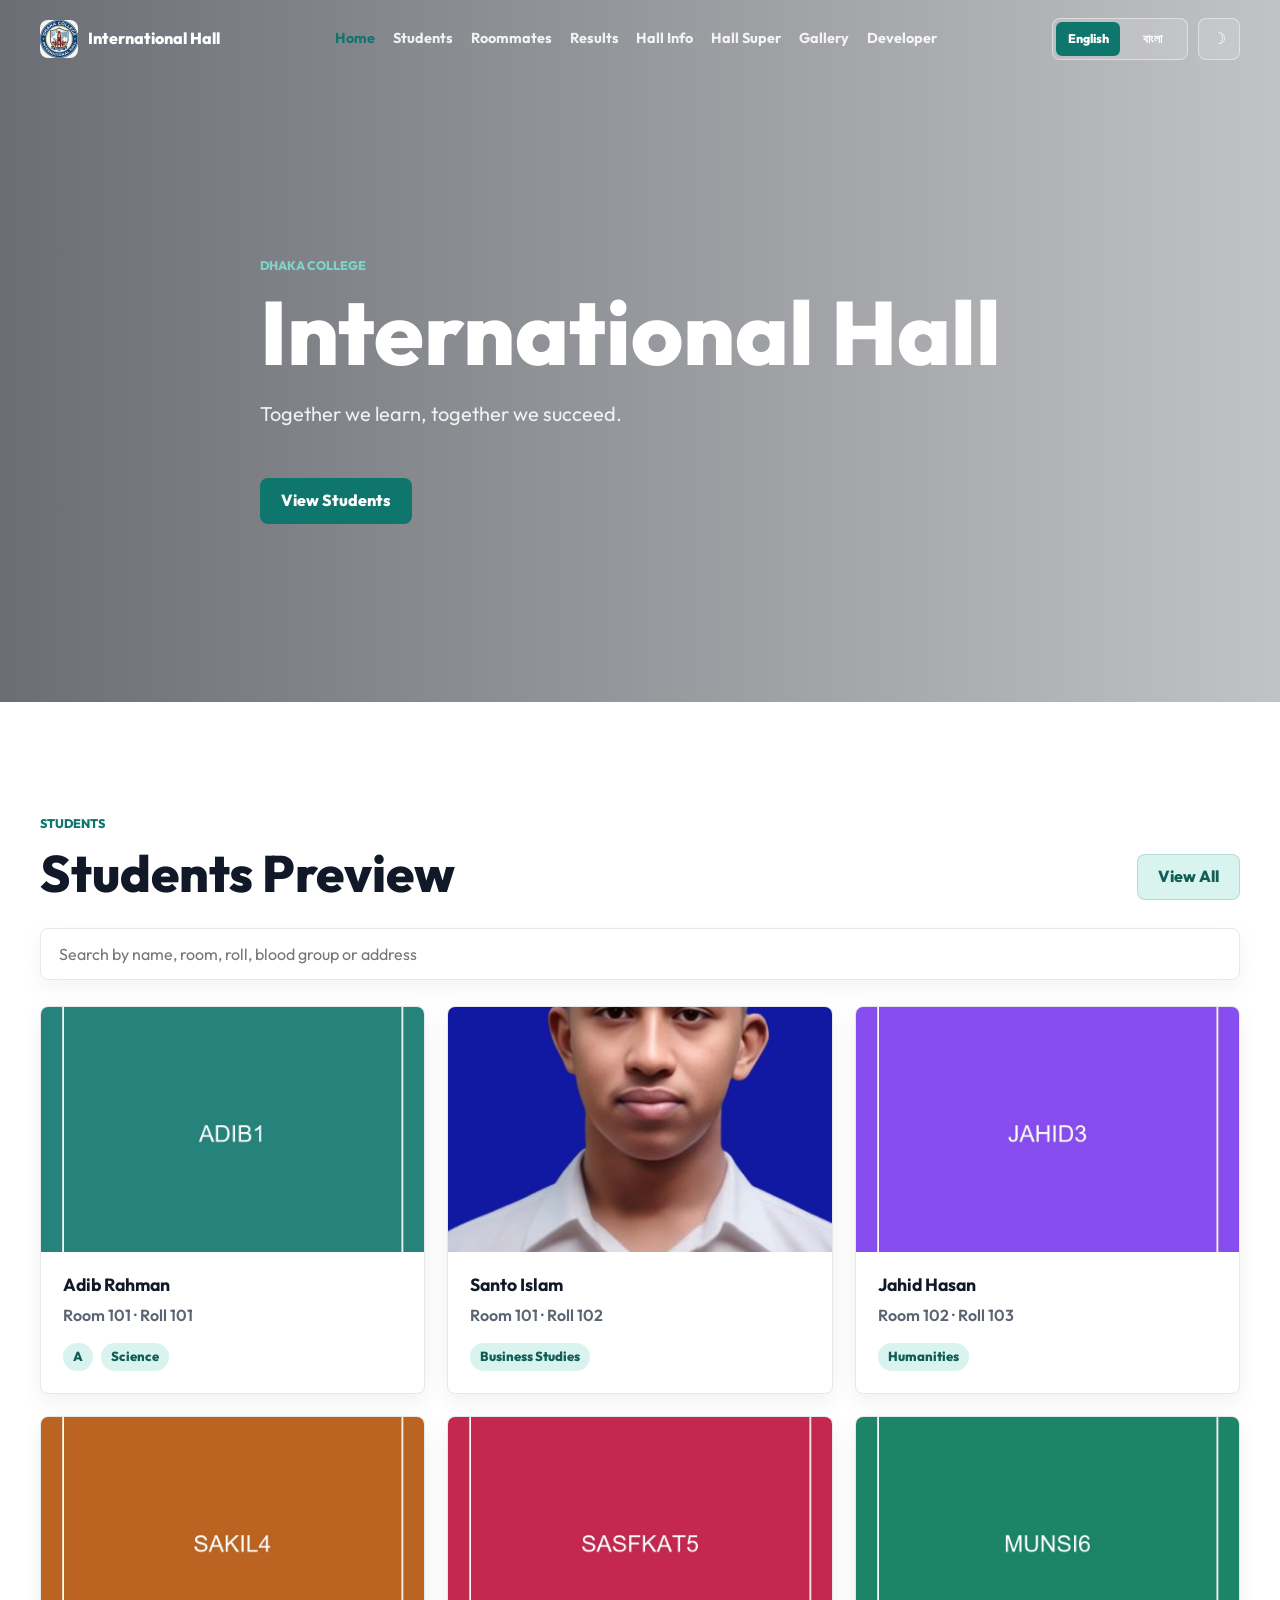
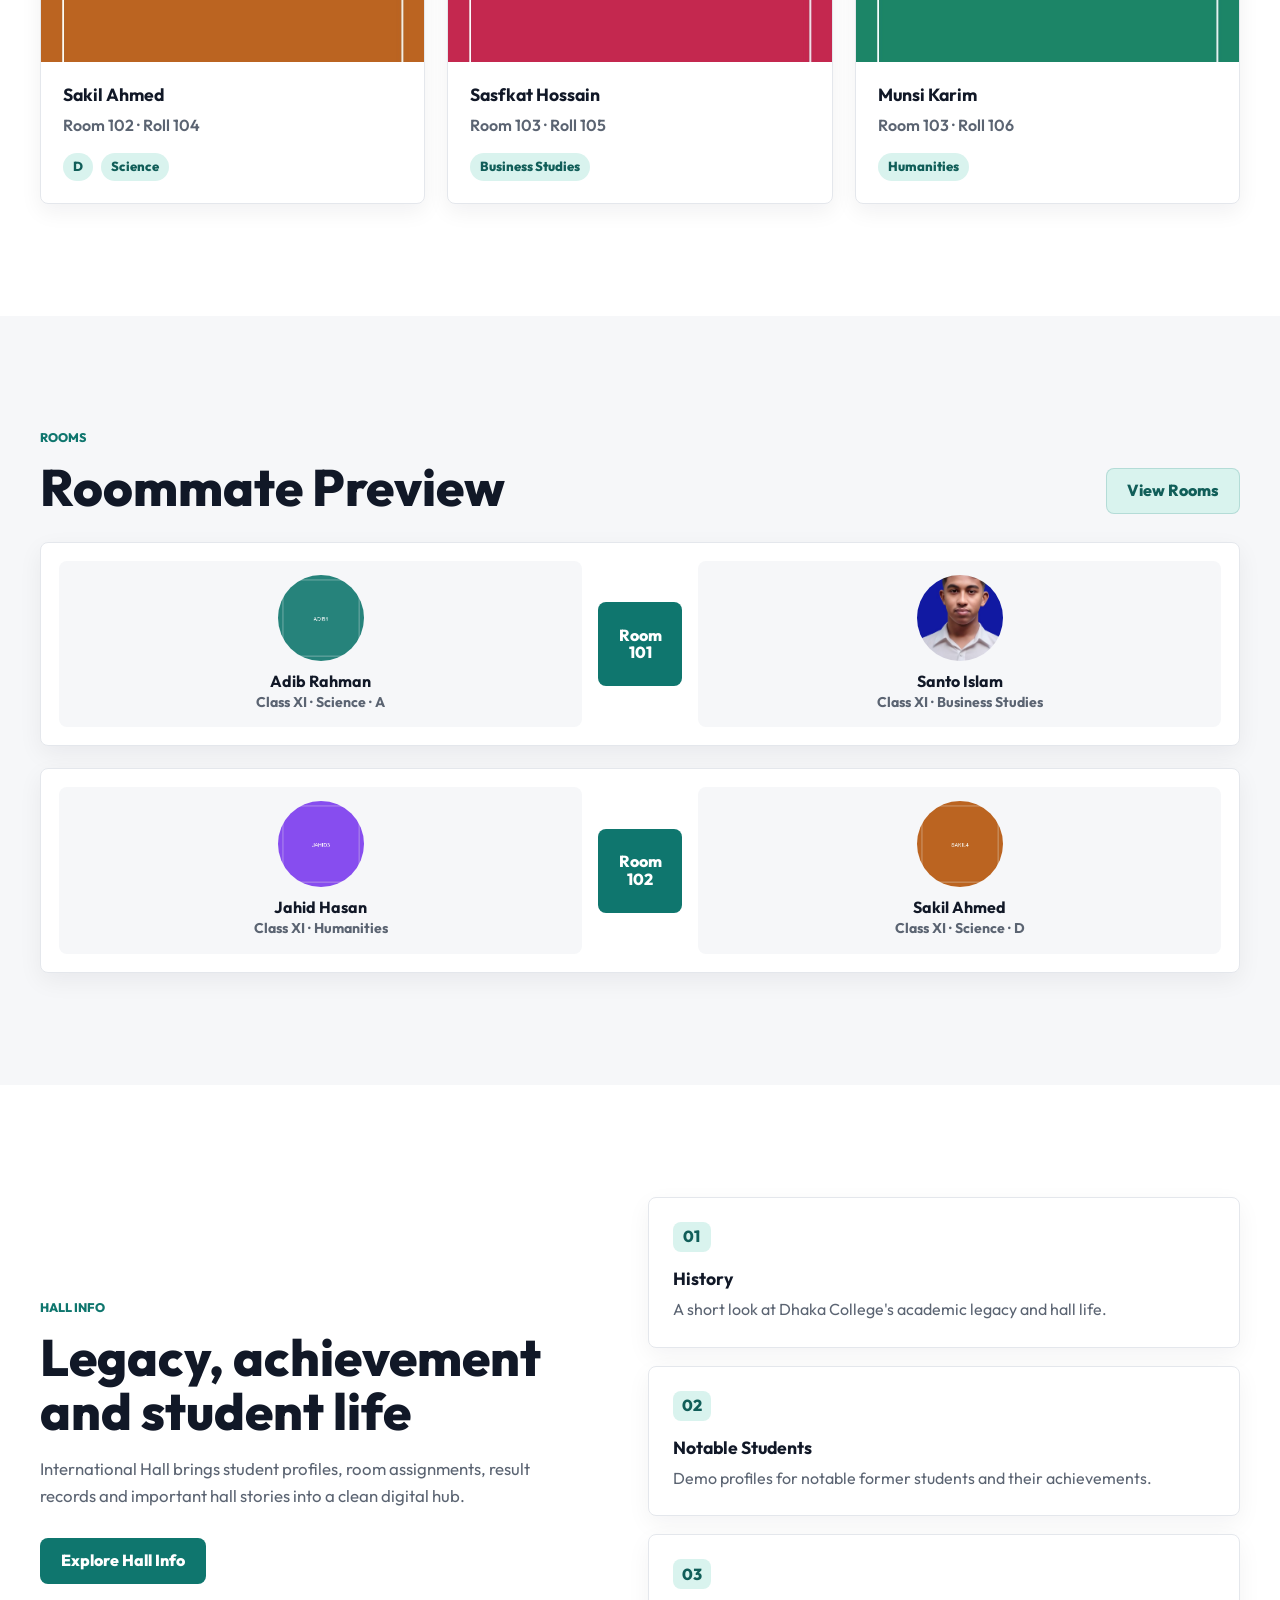
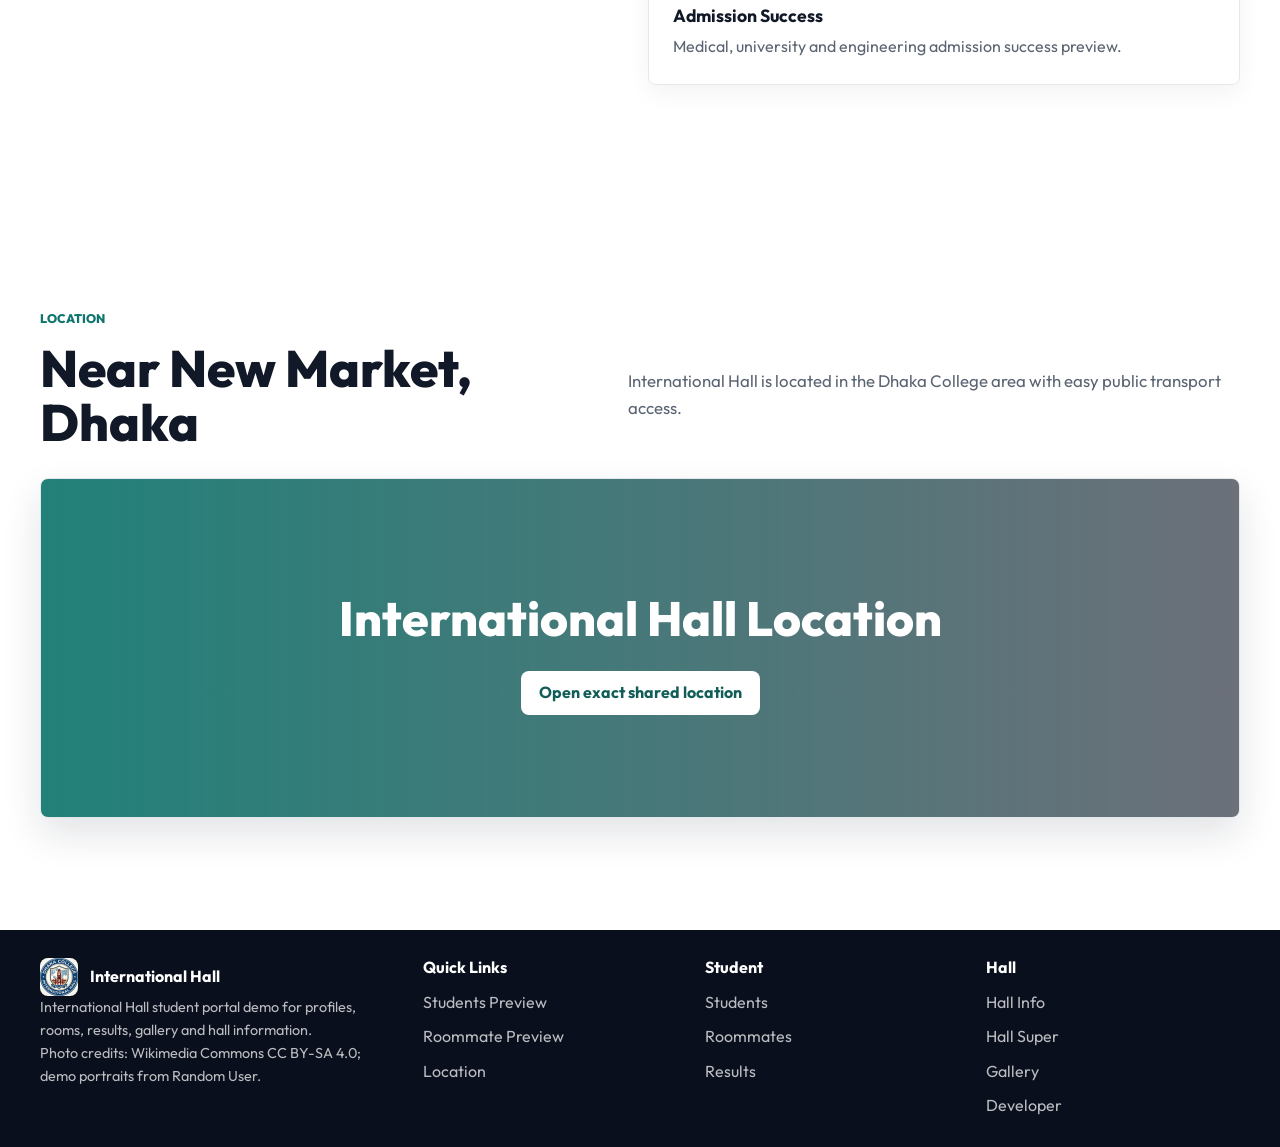
==== index.html @ 4604fbfb "html all" ====
<!DOCTYPE html>
<html lang="en">
<head>
  <meta charset="UTF-8">
  <meta name="viewport" content="width=device-width, initial-scale=1.0">
  <title>DC Hostel | Home</title>
  <script>
    (function () {
      try {
        if (localStorage.getItem("dc-hostel-theme") === "dark") {
          document.documentElement.classList.add("dark");
          document.documentElement.dataset.theme = "dark";
        }
      } catch (error) {}
    })();
  </script>
  <link rel="preconnect" href="https://fonts.googleapis.com">
  <link rel="preconnect" href="https://fonts.gstatic.com" crossorigin>
  <link href="https://fonts.googleapis.com/css2?family=Hind+Siliguri:wght@400;500;600;700;800&family=Noto+Serif+Bengali:wght@400;500;600;700&family=Outfit:wght@200;300;400;500;600;700;800&display=swap" rel="stylesheet">
  <link href="https://unpkg.com/aos@2.3.4/dist/aos.css" rel="stylesheet">
  <link rel="stylesheet" href="css/style.css">
</head>
<body data-page="home">
  <header class="navbar" id="navbar">
    <div class="container nav-inner">
      <a class="logo" href="index.html" aria-label="DC Hostel home">
        <img class="logo-img" src="images/logo.png" alt="International Hall logo" loading="lazy">
        <span data-i18n="nav.logo">International Hall</span>
      </a>
      <nav class="nav-links" aria-label="Primary navigation">
        <a href="index.html" class="active" data-i18n="nav.home">Home</a>
        <a href="students.html" data-i18n="nav.students">Students</a>
        <a href="roommates.html" data-i18n="nav.roommates">Roommates</a>
        <a href="results.html" data-i18n="nav.results">Results</a>
        <a href="hostel.html" data-i18n="nav.hostel">Hostel Info</a>
      </nav>
      <div class="nav-actions">
        <div class="language-switch" aria-label="Language selector">
          <button type="button" data-lang-option="en">English</button>
          <button type="button" data-lang-option="bn">বাংলা</button>
        </div>
        <button class="theme-toggle" id="toggle" type="button" aria-label="Toggle dark mode">
          <span aria-hidden="true">&#9789;</span>
        </button>
      </div>
    </div>
  </header>

  <main>
    <section class="hero">
      <div class="hero-overlay"></div>
      <div class="container hero-content">
        <p class="eyebrow" data-aos="fade-up" data-i18n="home.heroEyebrow">Dhaka College</p>
        <h1 data-aos="fade-up" data-aos-delay="100" data-i18n="home.heroTitle">International Hall</h1>
        <p class="hero-subtitle rotating-line" id="heroRotator" data-aos="fade-up" data-aos-delay="200">
          Together we learn, together we succeed.
        </p>
        <a class="btn primary" href="#students-preview" data-aos="fade-up" data-aos-delay="300" data-i18n="home.viewStudents">View Students</a>
      </div>
    </section>

    <section class="section" id="students-preview">
      <div class="container">
        <div class="section-head">
          <div>
            <p class="eyebrow" data-i18n="common.students">Students</p>
            <h2 data-i18n="home.studentsPreview">Students Preview</h2>
          </div>
          <a class="btn secondary" href="students.html" data-i18n="common.viewAll">View All</a>
        </div>
        <div class="search-wrap" data-aos="fade-up">
          <label for="studentSearch" class="sr-only" data-i18n="common.searchStudents">Search students</label>
          <input id="studentSearch" class="search-input" type="search" placeholder="Search by name, room, blood group or address" data-i18n-placeholder="common.searchPlaceholderShort">
        </div>
        <div class="student-grid" id="studentGrid" data-limit="6"></div>
      </div>
    </section>

    <section class="section tinted" id="roommates-preview">
      <div class="container">
        <div class="section-head">
          <div>
            <p class="eyebrow" data-i18n="common.rooms">Rooms</p>
            <h2 data-i18n="home.roommatePreview">Roommate Preview</h2>
          </div>
          <a class="btn secondary" href="roommates.html" data-i18n="common.viewRooms">View Rooms</a>
        </div>
        <div class="roommate-grid" id="roommateGrid" data-limit="2"></div>
      </div>
    </section>

    <section class="section" id="hostel-info-preview">
      <div class="container">
        <div class="split">
          <div data-aos="fade-up">
            <p class="eyebrow" data-i18n="common.hostelInfo">Hall Info</p>
            <h2 data-i18n="home.infoTitle">Legacy, achievement and student life</h2>
            <p class="lead" data-i18n="home.infoLead">
              International Hall brings student profiles, room assignments, result records and important hall stories into a clean digital hub.
            </p>
            <a class="btn primary" href="hostel.html" data-i18n="home.exploreHostel">Explore Hall Info</a>
          </div>
          <div class="info-grid">
            <article class="info-box" data-aos="fade-up" data-aos-delay="0">
              <span class="info-icon">01</span>
              <h3 data-i18n="common.history">History</h3>
              <p data-i18n="home.historyText">A short look at Dhaka College's academic legacy and hall life.</p>
            </article>
            <article class="info-box" data-aos="fade-up" data-aos-delay="140">
              <span class="info-icon">02</span>
              <h3 data-i18n="common.famousStudents">Notable Students</h3>
              <p data-i18n="home.famousText">Demo profiles for notable former students and their achievements.</p>
            </article>
            <article class="info-box" data-aos="fade-up" data-aos-delay="280">
              <span class="info-icon">03</span>
              <h3 data-i18n="common.admissionSuccess">Admission Success</h3>
              <p data-i18n="home.successText">Medical, university and engineering admission success preview.</p>
            </article>
          </div>
        </div>
      </div>
    </section>

    <section class="section location-section" id="location">
      <div class="container">
        <div class="section-head">
          <div data-aos="fade-up">
            <p class="eyebrow" data-i18n="common.location">Location</p>
            <h2 data-i18n="home.locationTitle">Near New Market, Dhaka</h2>
          </div>
          <p class="location-copy" data-aos="fade-up" data-aos-delay="120" data-i18n="home.locationText">
            Dhaka College International Hostel is located in a central academic area with easy public transport access.
          </p>
        </div>
        <a class="map-link-card" href="https://share.google/foMuM6aK0aHqdYUFj" target="_blank" rel="noopener" data-aos="zoom-in">
          <span data-i18n="hostel.locationTitle">International Hall Location</span>
          <strong data-i18n="hostel.openLocation">Open exact shared location</strong>
        </a>
      </div>
    </section>
  </main>

  <footer class="footer">
    <div class="container footer-inner">
      <p data-i18n="footer.demo">&copy; 2026 DC Hostel. Student information demo.</p>
      <p data-i18n="footer.credits">Photo credits: Wikimedia Commons CC BY-SA 4.0; demo portraits from Random User.</p>
    </div>
  </footer>

  <div class="modal" id="studentModal" aria-hidden="true" role="dialog" aria-modal="true" aria-labelledby="modalName">
    <div class="modal-backdrop" data-close-modal></div>
    <article class="modal-panel">
      <button class="modal-close" type="button" aria-label="Close student profile" data-close-modal>&times;</button>
      <div id="modalContent"></div>
    </article>
  </div>

  <script src="https://unpkg.com/aos@2.3.4/dist/aos.js"></script>
  <script src="js/app.js"></script>
</body>
</html>
---- css/style.css ----
:root {
  --bg: #ffffff;
  --text: #111827;
  --muted: #5b6472;
  --surface: #f6f7f9;
  --surface-strong: #ffffff;
  --border: #e4e7ec;
  --accent: #0f766e;
  --accent-strong: #115e59;
  --accent-soft: #d9f3ee;
  --warm: #b45309;
  --shadow: 0 16px 38px rgba(17, 24, 39, 0.12);
  --nav-bg: rgba(255, 255, 255, 0.9);
  --overlay: rgba(8, 13, 24, 0.6);
  color-scheme: light;
}

.dark {
  --bg: #0f172a;
  --text: #f1f5f9;
  --muted: #cbd5e1;
  --surface: #111c31;
  --surface-strong: #172033;
  --border: rgba(226, 232, 240, 0.14);
  --accent: #2dd4bf;
  --accent-strong: #5eead4;
  --accent-soft: rgba(45, 212, 191, 0.15);
  --warm: #f59e0b;
  --shadow: 0 18px 44px rgba(0, 0, 0, 0.34);
  --nav-bg: rgba(15, 23, 42, 0.9);
  --overlay: rgba(5, 10, 18, 0.7);
  color-scheme: dark;
}

* {
  box-sizing: border-box;
}

html {
  background: var(--bg);
  scroll-behavior: smooth;
  overflow-x: hidden;
}

body {
  margin: 0;
  background: var(--bg);
  color: var(--text);
  font-family: "Outfit", "Inter", Arial, sans-serif;
  line-height: 1.6;
  overflow-x: hidden;
  transition: background 0.25s ease, color 0.25s ease;
}

body[data-lang="bn"] {
  font-family: "Noto Serif Bengali", "Hind Siliguri", serif;
}

img {
  display: block;
  width: 100%;
}

a {
  color: inherit;
  text-decoration: none;
}

button,
input {
  font: inherit;
}

.container {
  width: min(100% - 32px, 1200px);
  margin-inline: auto;
}

.sr-only {
  position: absolute;
  width: 1px;
  height: 1px;
  padding: 0;
  margin: -1px;
  overflow: hidden;
  clip: rect(0, 0, 0, 0);
  white-space: nowrap;
  border: 0;
}

.navbar {
  position: fixed;
  inset: 0 0 auto 0;
  z-index: 50;
  padding: 18px 0;
  transition: background 0.25s ease, box-shadow 0.25s ease, padding 0.25s ease;
}

.navbar.scrolled {
  background: var(--nav-bg);
  box-shadow: 0 10px 30px rgba(15, 23, 42, 0.12);
  backdrop-filter: blur(14px);
  padding: 10px 0;
}

body:not([data-page="home"]) .navbar {
  background: var(--nav-bg);
  box-shadow: 0 10px 30px rgba(15, 23, 42, 0.1);
  backdrop-filter: blur(14px);
  padding: 10px 0;
}

.nav-inner {
  display: flex;
  align-items: center;
  justify-content: space-between;
  gap: 18px;
}

.logo {
  display: inline-flex;
  align-items: center;
  gap: 10px;
  font-weight: 800;
  color: #ffffff;
}

.navbar.scrolled .logo,
.page-main + .footer ~ .logo {
  color: var(--text);
}

body:not([data-page="home"]) .logo,
body:not([data-page="home"]) .nav-links a {
  color: var(--text);
}

.logo-img {
  display: block;
  width: 38px;
  height: 38px;
  border-radius: 8px;
  object-fit: cover;
  background: var(--accent);
}

.nav-links {
  display: flex;
  align-items: center;
  gap: clamp(8px, 1.4vw, 18px);
}

.nav-links a {
  color: #ffffff;
  font-size: 0.9rem;
  font-weight: 700;
  opacity: 0.88;
  transition: color 0.2s ease, opacity 0.2s ease;
}

.navbar.scrolled .nav-links a {
  color: var(--text);
}

.nav-links a:hover,
.nav-links a.active {
  color: var(--accent);
  opacity: 1;
}

.nav-actions {
  display: inline-flex;
  align-items: center;
  gap: 10px;
}

.language-switch {
  display: inline-grid;
  grid-template-columns: repeat(2, 64px);
  height: 42px;
  padding: 3px;
  border: 1px solid rgba(255, 255, 255, 0.45);
  border-radius: 8px;
  background: rgba(255, 255, 255, 0.14);
}

.language-switch button {
  border: 0;
  border-radius: 6px;
  background: transparent;
  color: #ffffff;
  cursor: pointer;
  font-size: 0.78rem;
  font-weight: 800;
  transition: background 0.2s ease, color 0.2s ease;
}

.language-switch button.active {
  background: var(--accent);
  color: #ffffff;
}

body:not([data-page="home"]) .language-switch,
.navbar.scrolled .language-switch {
  background: var(--surface-strong);
  border-color: var(--border);
}

body:not([data-page="home"]) .language-switch button,
.navbar.scrolled .language-switch button {
  color: var(--text);
}

body:not([data-page="home"]) .language-switch button.active,
.navbar.scrolled .language-switch button.active {
  color: #ffffff;
}

.theme-toggle {
  display: grid;
  width: 42px;
  height: 42px;
  place-items: center;
  border: 1px solid rgba(255, 255, 255, 0.45);
  border-radius: 8px;
  background: rgba(255, 255, 255, 0.14);
  color: #ffffff;
  cursor: pointer;
  transition: transform 0.2s ease, background 0.2s ease, color 0.2s ease, border 0.2s ease;
}

body:not([data-page="home"]) .theme-toggle,
.navbar.scrolled .theme-toggle {
  background: var(--surface-strong);
  color: var(--text);
  border-color: var(--border);
}

.theme-toggle:hover {
  transform: translateY(-2px);
  background: var(--accent);
  color: #ffffff;
}

.hero {
  position: relative;
  min-height: 78vh;
  display: flex;
  align-items: center;
  overflow: hidden;
  background: url("../images/hostel-hero.jpg") center / cover no-repeat;
}

.hero-overlay {
  position: absolute;
  inset: 0;
  background: linear-gradient(90deg, var(--overlay), rgba(8, 13, 24, 0.25));
}

.hero-content {
  position: relative;
  z-index: 1;
  max-width: 760px;
  padding-top: 78px;
  color: #ffffff;
}

.hero h1,
.page-hero h1 {
  margin: 0;
  font-family: "Soin Sans Pro", "Outfit", Arial, sans-serif;
  font-size: clamp(2.5rem, 7vw, 5.6rem);
  line-height: 0.98;
  font-weight: 800;
}

body[data-lang="bn"] .hero h1,
body[data-lang="bn"] .page-hero h1,
body[data-lang="bn"] h2,
body[data-lang="bn"] h3 {
  font-family: "Hind Siliguri", "Noto Serif Bengali", sans-serif;
}

.hero-subtitle {
  max-width: 560px;
  margin: 22px 0 32px;
  color: rgba(255, 255, 255, 0.88);
  font-size: clamp(1.02rem, 2vw, 1.25rem);
}

.rotating-line {
  min-height: 2.8em;
  transition: opacity 0.35s ease, transform 0.35s ease;
}

.rotating-line.phrase-in {
  opacity: 1;
  transform: translateY(0);
}

.eyebrow {
  margin: 0 0 12px;
  color: var(--accent);
  font-size: 0.78rem;
  font-weight: 800;
  letter-spacing: 0;
  text-transform: uppercase;
}

.hero .eyebrow,
.page-hero .eyebrow {
  color: #7dd3c7;
}

.btn {
  display: inline-flex;
  align-items: center;
  justify-content: center;
  min-height: 46px;
  padding: 0 20px;
  border: 1px solid transparent;
  border-radius: 8px;
  font-weight: 800;
  cursor: pointer;
  transition: transform 0.2s ease, box-shadow 0.2s ease, background 0.2s ease, color 0.2s ease;
}

.btn:hover {
  transform: scale(1.04);
  box-shadow: var(--shadow);
}

.btn.primary {
  background: var(--accent);
  color: #ffffff;
}

.hero .btn.primary {
  margin-top: -8px;
}

.btn.secondary {
  color: var(--accent-strong);
  background: var(--accent-soft);
  border-color: rgba(15, 118, 110, 0.18);
}

.section {
  padding: clamp(70px, 9vw, 112px) 0;
}

.section.tinted {
  background: var(--surface);
}

.section-head {
  display: flex;
  align-items: end;
  justify-content: space-between;
  gap: 24px;
  margin-bottom: 28px;
}

h2 {
  margin: 0;
  font-family: "Soin Sans Pro", "Outfit", Arial, sans-serif;
  font-size: clamp(1.8rem, 4vw, 3.2rem);
  line-height: 1.06;
  font-weight: 800;
}

h3 {
  margin: 0 0 8px;
  font-family: "Soin Sans Pro", "Outfit", Arial, sans-serif;
  font-size: 1.1rem;
  line-height: 1.2;
}

.lead,
.location-copy,
.page-hero p {
  margin: 18px 0 28px;
  color: var(--muted);
  font-size: 1.05rem;
}

.student-grid {
  display: grid;
  grid-template-columns: repeat(3, minmax(0, 1fr));
  gap: 22px;
}

.student-card {
  min-width: 0;
  padding: 0;
  border: 1px solid var(--border);
  border-radius: 8px;
  background: var(--surface-strong);
  color: var(--text);
  overflow: hidden;
  text-align: left;
  cursor: pointer;
  box-shadow: 0 8px 22px rgba(15, 23, 42, 0.06);
  transition: transform 0.2s ease, box-shadow 0.2s ease, border-color 0.2s ease;
}

.student-card:hover {
  transform: scale(1.03);
  box-shadow: var(--shadow);
  border-color: rgba(15, 118, 110, 0.36);
}

.student-card img {
  height: 245px;
  object-fit: cover;
  background: var(--surface);
}

.student-body {
  display: block;
  padding: 22px;
}

.student-body p {
  margin: 4px 0 0;
  color: var(--muted);
  font-weight: 600;
}

.student-meta {
  display: flex;
  flex-wrap: wrap;
  gap: 8px;
  margin-top: 14px;
}

.student-lines {
  display: grid;
  gap: 3px;
  margin-top: 10px;
  color: var(--muted);
  font-weight: 700;
}

.profile a,
.developer-content a {
  color: var(--accent-strong);
  font-weight: 800;
}

.room-profile {
  display: grid;
  gap: 24px;
  padding: 30px;
}

.room-photo-grid {
  display: grid;
  grid-template-columns: repeat(3, minmax(0, 1fr));
  gap: 12px;
}

.room-photo-grid img {
  height: 180px;
  border-radius: 8px;
  object-fit: cover;
}

.room-info-grid {
  grid-template-columns: repeat(3, minmax(0, 1fr));
}

.filter-panel {
  display: grid;
  grid-template-columns: repeat(4, minmax(0, 1fr));
  gap: 16px;
  margin-bottom: 28px;
  padding: 18px;
  border: 1px solid var(--border);
  border-radius: 8px;
  background: var(--surface-strong);
  box-shadow: 0 8px 24px rgba(15, 23, 42, 0.05);
}

.filter-panel label {
  display: grid;
  gap: 8px;
  color: var(--muted);
  font-size: 0.86rem;
  font-weight: 800;
}

.filter-panel select {
  min-width: 0;
  height: 46px;
  border: 1px solid var(--border);
  border-radius: 8px;
  background: var(--surface);
  color: var(--text);
  padding: 0 12px;
  outline: none;
}

.pill {
  display: inline-flex;
  align-items: center;
  min-height: 28px;
  padding: 0 10px;
  border-radius: 999px;
  background: var(--accent-soft);
  color: var(--accent-strong);
  font-size: 0.82rem;
  font-weight: 800;
}

.search-wrap {
  margin: 0 0 26px;
}

.search-input {
  width: 100%;
  height: 52px;
  padding: 0 18px;
  border: 1px solid var(--border);
  border-radius: 8px;
  outline: none;
  background: var(--surface-strong);
  color: var(--text);
  box-shadow: 0 8px 24px rgba(15, 23, 42, 0.05);
  transition: border-color 0.2s ease, box-shadow 0.2s ease;
}

.search-input:focus {
  border-color: var(--accent);
  box-shadow: 0 0 0 4px rgba(15, 118, 110, 0.12);
}

.empty-state {
  grid-column: 1 / -1;
  padding: 30px;
  border: 1px dashed var(--border);
  border-radius: 8px;
  color: var(--muted);
  background: var(--surface-strong);
  text-align: center;
  font-weight: 700;
}

.roommate-grid {
  display: grid;
  gap: 22px;
}

.roommate-grid.wide {
  grid-template-columns: repeat(2, minmax(0, 1fr));
}

.room-pair {
  display: grid;
  grid-template-columns: minmax(0, 1fr) auto minmax(0, 1fr);
  align-items: center;
  gap: 16px;
  padding: 18px;
  border: 1px solid var(--border);
  border-radius: 8px;
  background: var(--surface-strong);
  box-shadow: 0 8px 24px rgba(15, 23, 42, 0.06);
}

.room-person {
  min-width: 0;
  border: 0;
  border-radius: 8px;
  background: var(--surface);
  color: var(--text);
  padding: 14px;
  text-align: center;
  cursor: pointer;
  transition: transform 0.2s ease, background 0.2s ease;
}

.room-person:hover {
  transform: translateY(-3px);
  background: var(--accent-soft);
}

.room-person img {
  width: 86px;
  height: 86px;
  margin: 0 auto 10px;
  border-radius: 50%;
  object-fit: cover;
}

.room-person strong {
  display: block;
  overflow-wrap: anywhere;
  line-height: 1.25;
}

.room-person span {
  display: block;
  color: var(--muted);
  font-size: 0.88rem;
  font-weight: 700;
}

.room-number {
  display: grid;
  width: 84px;
  min-height: 84px;
  place-items: center;
  border: 0;
  border-radius: 8px;
  background: var(--accent);
  color: #ffffff;
  font-weight: 800;
  line-height: 1.1;
  text-align: center;
  cursor: pointer;
  transition: transform 0.2s ease, box-shadow 0.2s ease;
}

.room-number:hover {
  transform: translateY(-3px);
  box-shadow: var(--shadow);
}

.split {
  display: grid;
  grid-template-columns: minmax(0, 0.95fr) minmax(0, 1.05fr);
  gap: clamp(30px, 6vw, 72px);
  align-items: center;
}

.info-grid {
  display: grid;
  grid-template-columns: 1fr;
  gap: 18px;
}

.info-grid.three {
  grid-template-columns: repeat(3, minmax(0, 1fr));
}

.info-box {
  padding: 24px;
  border: 1px solid var(--border);
  border-radius: 8px;
  background: var(--surface-strong);
  box-shadow: 0 8px 24px rgba(15, 23, 42, 0.05);
}

.info-box p {
  margin: 0;
  color: var(--muted);
}

.info-icon {
  display: inline-flex;
  align-items: center;
  justify-content: center;
  min-width: 38px;
  height: 30px;
  margin-bottom: 16px;
  border-radius: 8px;
  background: var(--accent-soft);
  color: var(--accent-strong);
  font-weight: 800;
}

.map-wrap {
  overflow: hidden;
  border: 1px solid var(--border);
  border-radius: 8px;
  background: var(--surface);
  box-shadow: var(--shadow);
}

.map-wrap iframe {
  display: block;
}

.map-link-card {
  display: grid;
  min-height: 340px;
  align-content: center;
  justify-items: center;
  gap: 14px;
  padding: 28px;
  border: 1px solid var(--border);
  border-radius: 8px;
  background:
    linear-gradient(90deg, rgba(15, 118, 110, 0.92), rgba(17, 24, 39, 0.62)),
    url("../images/hostel-building.jpg") center / cover no-repeat;
  color: #ffffff;
  text-align: center;
  box-shadow: var(--shadow);
}

.map-link-card span {
  font-size: clamp(1.5rem, 4vw, 3rem);
  font-weight: 800;
}

.map-link-card strong {
  display: inline-flex;
  min-height: 44px;
  align-items: center;
  justify-content: center;
  padding: 0 18px;
  border-radius: 8px;
  background: #ffffff;
  color: var(--accent-strong);
}

.page-main {
  min-height: 70vh;
  padding-top: 72px;
}

.page-hero {
  position: relative;
  padding: 96px 0 70px;
  overflow: hidden;
  background: linear-gradient(90deg, rgba(5, 10, 18, 0.72), rgba(5, 10, 18, 0.38)), url("../images/hostel-hero.jpg") center / cover no-repeat;
  color: #ffffff;
}

.page-hero.compact h1 {
  max-width: 820px;
}

.page-hero p {
  max-width: 660px;
  color: rgba(255, 255, 255, 0.86);
}

.roommates-hero,
.results-hero,
.hostel-hero {
  background-image: linear-gradient(90deg, rgba(5, 10, 18, 0.72), rgba(5, 10, 18, 0.38)), url("../images/hostel-building.jpg");
}

.table-shell {
  overflow-x: auto;
  border: 1px solid var(--border);
  border-radius: 8px;
  background: var(--surface-strong);
  box-shadow: var(--shadow);
}

.result-table {
  width: 100%;
  min-width: 980px;
  border-collapse: collapse;
}

.result-table th,
.result-table td {
  padding: 18px;
  border-bottom: 1px solid var(--border);
  text-align: left;
}

.result-table th {
  background: var(--surface);
  font-size: 0.85rem;
  text-transform: uppercase;
  letter-spacing: 0;
}

.result-table tr:last-child td {
  border-bottom: 0;
}

.result-table button {
  border: 0;
  background: transparent;
  color: var(--accent-strong);
  font-weight: 800;
  cursor: pointer;
  padding: 0;
}

.table-pdf-link {
  display: inline-flex;
  min-height: 34px;
  align-items: center;
  justify-content: center;
  padding: 0 10px;
  border-radius: 8px;
  background: var(--accent-soft);
  color: var(--accent-strong);
  font-weight: 800;
  white-space: nowrap;
}

.hostel-photo {
  margin: 0;
  overflow: hidden;
  border-radius: 8px;
  box-shadow: var(--shadow);
}

.hostel-photo img {
  aspect-ratio: 4 / 3;
  object-fit: cover;
}

.nearby-list {
  display: flex;
  flex-wrap: wrap;
  gap: 10px;
  padding: 0;
  margin: 24px 0 0;
  list-style: none;
}

.nearby-list li {
  padding: 10px 14px;
  border-radius: 8px;
  background: var(--accent-soft);
  color: var(--accent-strong);
  font-weight: 800;
}

.footer {
  padding: 28px 0;
  background: #0a0f1d;
  color: rgba(255, 255, 255, 0.78);
}

.footer-inner {
  display: flex;
  justify-content: space-between;
  gap: 20px;
}

.footer p {
  margin: 0;
  font-size: 0.9rem;
}

.modal {
  position: fixed;
  inset: 0;
  z-index: 100;
  display: none;
  place-items: center;
  padding: 20px;
}

.modal.open {
  display: grid;
}

.modal-backdrop {
  position: absolute;
  inset: 0;
  background: rgba(6, 10, 18, 0.72);
  backdrop-filter: blur(8px);
}

.modal-panel {
  position: relative;
  width: min(100%, 820px);
  max-height: min(88vh, 860px);
  overflow: auto;
  border-radius: 8px;
  background: var(--surface-strong);
  color: var(--text);
  box-shadow: 0 30px 80px rgba(0, 0, 0, 0.35);
}

.modal-close {
  position: absolute;
  top: 14px;
  right: 14px;
  z-index: 1;
  width: 38px;
  height: 38px;
  border: 1px solid var(--border);
  border-radius: 8px;
  background: var(--surface-strong);
  color: var(--text);
  cursor: pointer;
  font-size: 1.5rem;
  line-height: 1;
}

.profile {
  display: grid;
  grid-template-columns: 260px minmax(0, 1fr);
  gap: 28px;
  padding: 30px;
}

.profile img {
  height: 320px;
  border-radius: 8px;
  object-fit: cover;
}

.profile h2 {
  margin-bottom: 4px;
  font-size: clamp(1.6rem, 4vw, 2.5rem);
}

.profile-grid {
  display: grid;
  grid-template-columns: repeat(2, minmax(0, 1fr));
  gap: 12px;
  margin: 22px 0;
}

.profile-item {
  min-width: 0;
  padding: 12px;
  border-radius: 8px;
  background: var(--surface);
}

.profile-item span {
  display: block;
  color: var(--muted);
  font-size: 0.78rem;
  font-weight: 800;
  text-transform: uppercase;
  letter-spacing: 0;
}

.profile-item strong {
  overflow-wrap: anywhere;
}

.result-list {
  display: grid;
  grid-template-columns: repeat(4, minmax(0, 1fr));
  gap: 10px;
  margin: 16px 0 22px;
}

.pdf-grid {
  display: grid;
  grid-template-columns: repeat(5, minmax(0, 1fr));
  gap: 10px;
  margin: 16px 0 22px;
}

.result-box {
  padding: 12px;
  border-radius: 8px;
  background: var(--accent-soft);
  color: var(--accent-strong);
  font-weight: 800;
  text-align: center;
}

.person-grid,
.gallery-grid {
  display: grid;
  grid-template-columns: repeat(3, minmax(0, 1fr));
  gap: 22px;
}

.person-card,
.gallery-card,
.developer-card {
  overflow: hidden;
  border: 1px solid var(--border);
  border-radius: 8px;
  background: var(--surface-strong);
  box-shadow: 0 8px 24px rgba(15, 23, 42, 0.06);
}

.person-card img,
.gallery-card img,
.developer-card img {
  height: 240px;
  object-fit: cover;
}

.person-card h3,
.person-card p,
.gallery-card h3,
.gallery-card p {
  margin-left: 20px;
  margin-right: 20px;
}

.person-card h3,
.gallery-card h3 {
  margin-top: 20px;
}

.person-card p,
.gallery-card p {
  margin-bottom: 22px;
  color: var(--muted);
}

.success-chart {
  display: grid;
  gap: 16px;
  padding: 22px;
  border: 1px solid var(--border);
  border-radius: 8px;
  background: var(--surface-strong);
  box-shadow: var(--shadow);
}

.chart-row {
  display: grid;
  grid-template-columns: 80px minmax(0, 1fr);
  gap: 16px;
  align-items: center;
}

.chart-row > span {
  color: var(--muted);
  font-weight: 800;
}

.chart-row div {
  min-height: 44px;
  width: var(--w);
  min-width: 230px;
  display: flex;
  align-items: center;
  padding: 0 16px;
  border-radius: 8px;
  background: var(--accent);
  color: #ffffff;
}

.location-link {
  margin-bottom: 18px;
}

.developer-layout {
  display: grid;
  grid-template-columns: 340px minmax(0, 1fr);
  gap: 28px;
  align-items: start;
}

.developer-card {
  padding-bottom: 24px;
}

.developer-card h2,
.developer-card p,
.developer-card .btn {
  margin-left: 22px;
  margin-right: 22px;
}

.developer-card p {
  color: var(--muted);
}

.developer-content {
  display: grid;
  gap: 18px;
}

.timeline {
  display: grid;
  gap: 10px;
}

.timeline p {
  display: grid;
  gap: 4px;
  margin: 0;
}

.timeline span {
  color: var(--muted);
}

.skill-bars {
  display: grid;
  gap: 14px;
}

.skill-bars span {
  display: grid;
  gap: 6px;
  font-weight: 800;
}

.skill-bars b {
  display: block;
  width: var(--w);
  height: 9px;
  border-radius: 999px;
  background: var(--accent);
}

.footer-inner {
  display: grid;
  grid-template-columns: minmax(240px, 1.4fr) repeat(3, minmax(150px, 1fr));
  gap: 28px;
  align-items: start;
}

.footer-logo {
  display: flex;
  align-items: center;
  gap: 12px;
  color: #ffffff;
  font-weight: 800;
}

.footer-logo img {
  width: 38px;
  height: 38px;
  border-radius: 8px;
  object-fit: cover;
}

.footer-brand p,
.footer-links a,
.footer-credit {
  color: rgba(255, 255, 255, 0.72);
}

.footer-links {
  display: grid;
  gap: 9px;
}

.footer-links h3 {
  color: #ffffff;
  margin: 0 0 4px;
  font-size: 1rem;
}

.footer-links a:hover {
  color: #ffffff;
}

@media (max-width: 920px) {
  .nav-inner {
    align-items: flex-start;
  }

  .nav-links {
    order: 3;
    width: 100%;
    padding-top: 12px;
    overflow-x: auto;
  }

  .nav-actions {
    margin-left: auto;
  }

  .nav-inner {
    flex-wrap: wrap;
  }

  .student-grid,
  .info-grid.three,
  .roommate-grid.wide,
  .split,
  .filter-panel,
  .person-grid,
  .gallery-grid,
  .developer-layout,
  .footer-inner,
  .room-info-grid,
  .room-photo-grid {
    grid-template-columns: 1fr;
  }

  .section-head {
    align-items: flex-start;
    flex-direction: column;
  }

  .profile {
    grid-template-columns: 1fr;
  }

  .profile img {
    height: 280px;
  }
}

@media (max-width: 640px) {
  .container {
    width: min(100% - 24px, 1200px);
  }

  .navbar {
    padding: 10px 0;
  }

  .nav-links a {
    font-size: 0.88rem;
    white-space: nowrap;
  }

  .language-switch {
    grid-template-columns: repeat(2, 58px);
  }

  .hero {
    min-height: 74vh;
  }

  .hero-content {
    padding-top: 120px;
  }

  .section {
    padding: 58px 0;
  }

  .student-grid {
    gap: 16px;
  }

  .student-card img {
    height: 220px;
  }

  .room-pair {
    grid-template-columns: 1fr;
  }

  .room-number {
    width: 100%;
    min-height: 58px;
  }

  .footer-inner,
  .profile-grid,
  .result-list,
  .pdf-grid {
    grid-template-columns: 1fr;
    display: grid;
  }

  .chart-row {
    grid-template-columns: 1fr;
  }

  .chart-row div {
    width: 100%;
    min-width: 0;
  }

  .modal {
    padding: 12px;
  }

  .profile {
    padding: 22px;
  }
}
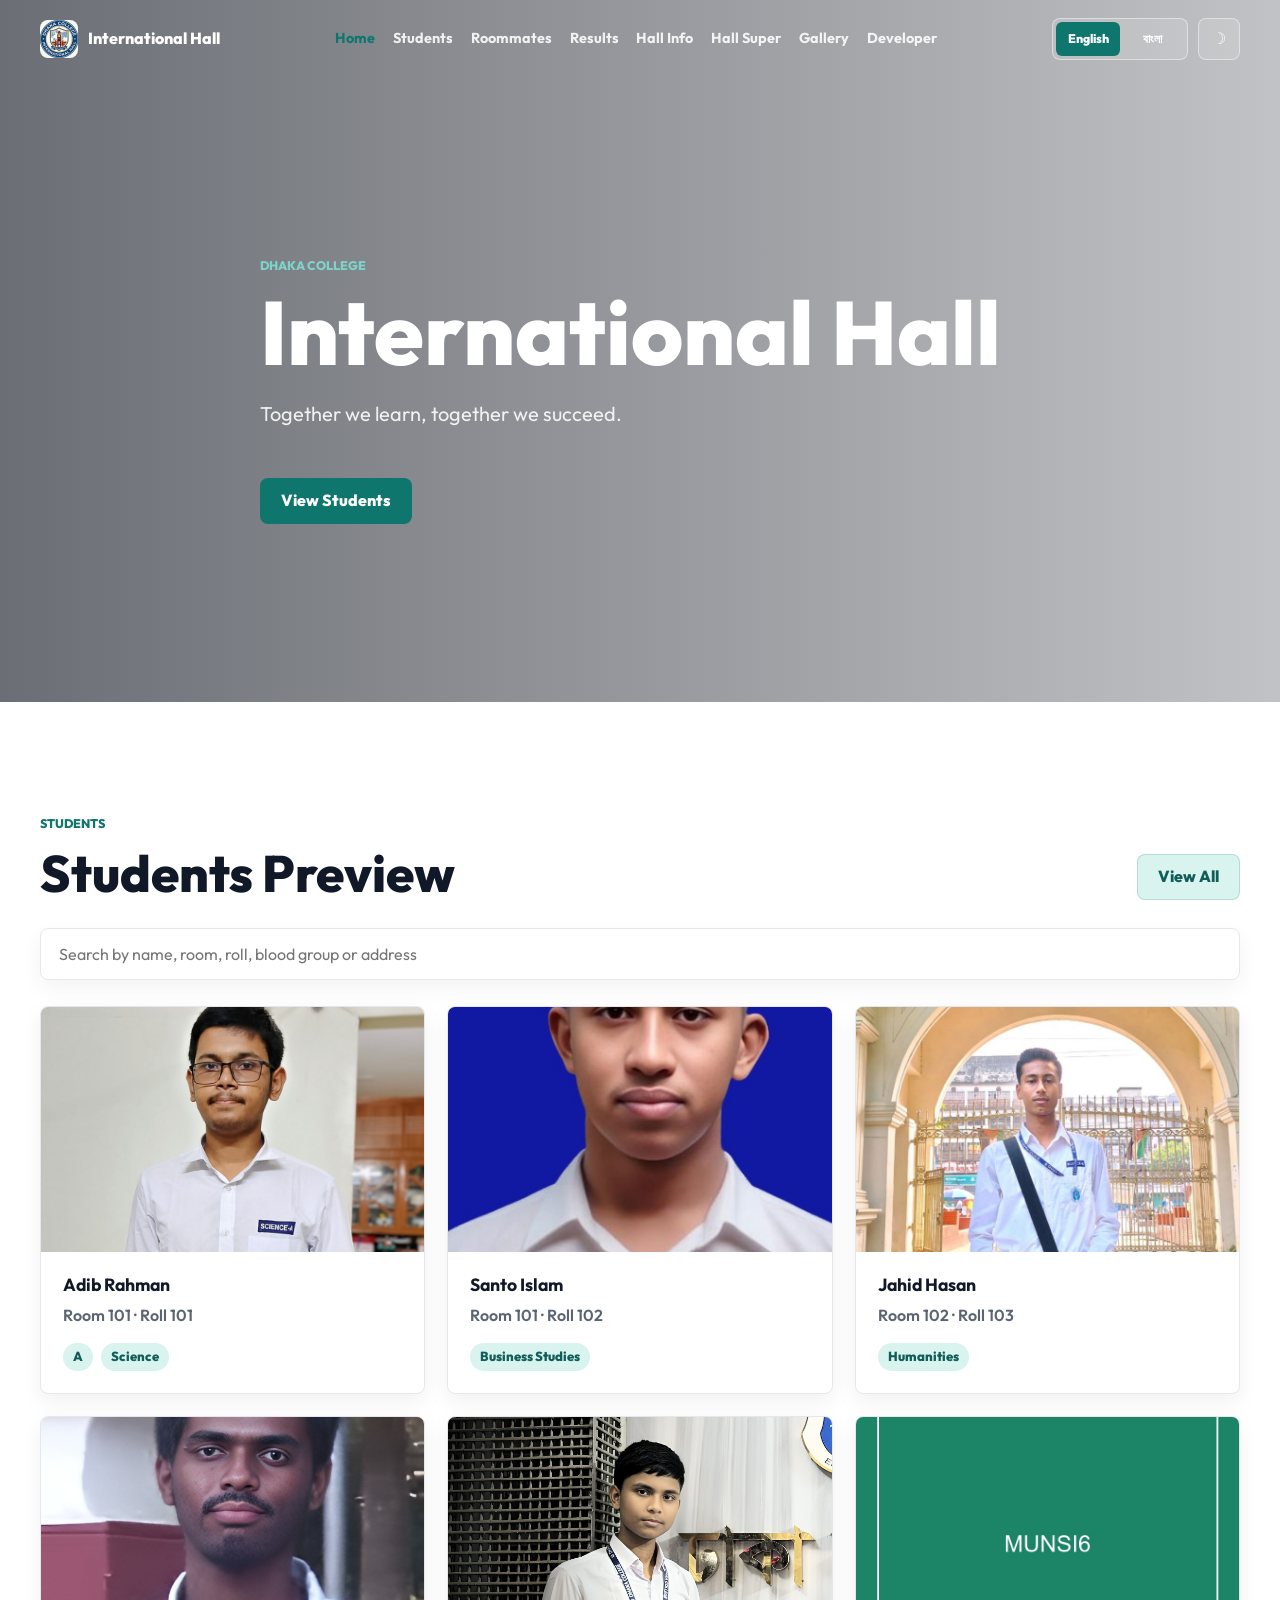
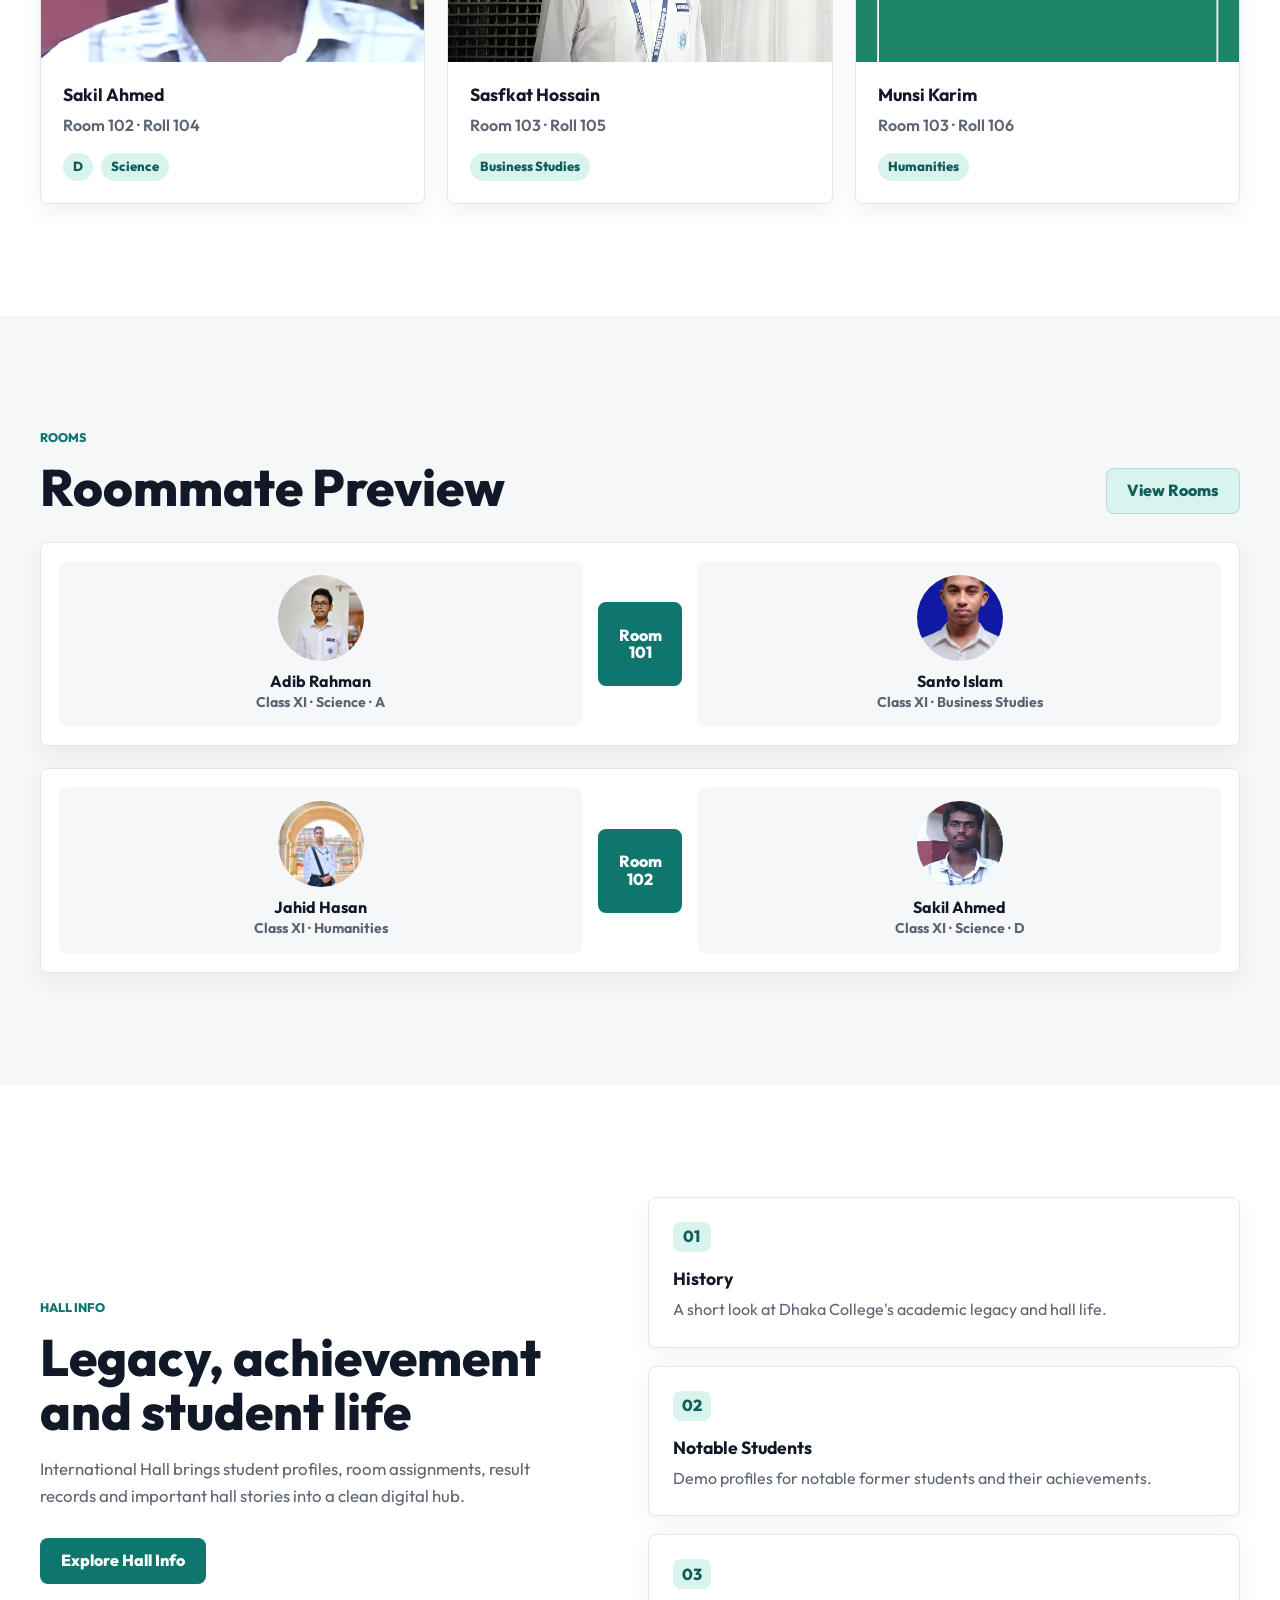
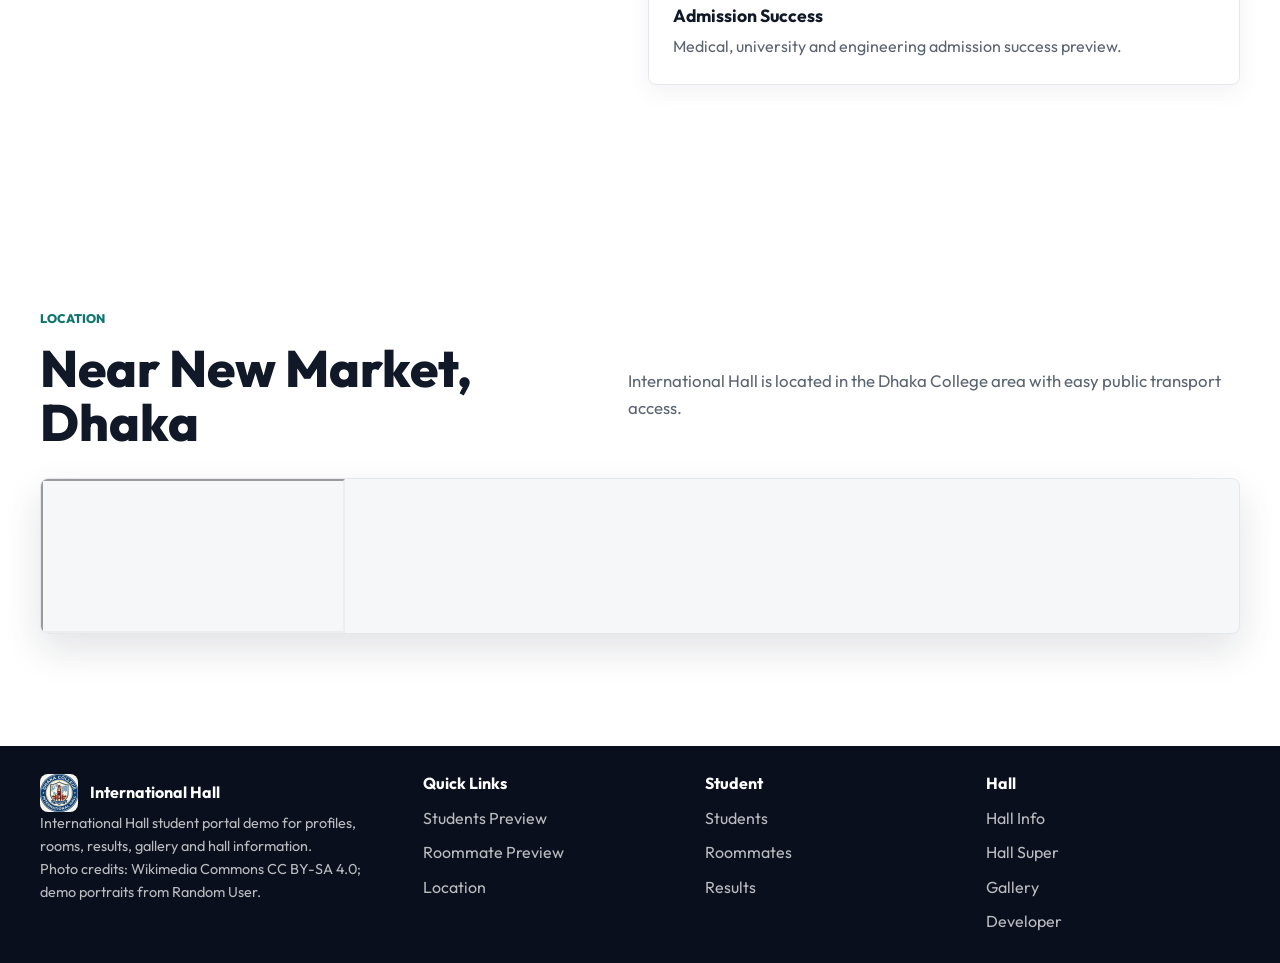
==== commit 09aca772: "html" ====
--- a/index.html
+++ b/index.html
@@ -126,25 +126,21 @@
         <div class="section-head">
           <div data-aos="fade-up">
             <p class="eyebrow" data-i18n="common.location">Location</p>
-            <h2 data-i18n="home.locationTitle">Near New Market, Dhaka</h2>
+            <h2 data-i18n="home.locationTitle">International Hall, Dhaka College</h2>
           </div>
           <p class="location-copy" data-aos="fade-up" data-aos-delay="120" data-i18n="home.locationText">
-            Dhaka College International Hostel is located in a central academic area with easy public transport access.
+            Use the live Google map below to view the exact International Hall location directly from the website.
           </p>
         </div>
-        <a class="map-link-card" href="https://share.google/foMuM6aK0aHqdYUFj" target="_blank" rel="noopener" data-aos="zoom-in">
-          <span data-i18n="hostel.locationTitle">International Hall Location</span>
-          <strong data-i18n="hostel.openLocation">Open exact shared location</strong>
-        </a>
+        <div class="map-wrap" data-aos="zoom-in">
+          <iframe title="International Hall live map" src="https://www.google.com/maps?q=International%20Hall,%20Dhaka%20College&output=embed" loading="lazy" referrerpolicy="no-referrer-when-downgrade"></iframe>
+        </div>
       </div>
     </section>
   </main>
 
   <footer class="footer">
-    <div class="container footer-inner">
-      <p data-i18n="footer.demo">&copy; 2026 DC Hostel. Student information demo.</p>
-      <p data-i18n="footer.credits">Photo credits: Wikimedia Commons CC BY-SA 4.0; demo portraits from Random User.</p>
-    </div>
+    <div class="container footer-inner"></div>
   </footer>
 
   <div class="modal" id="studentModal" aria-hidden="true" role="dialog" aria-modal="true" aria-labelledby="modalName">
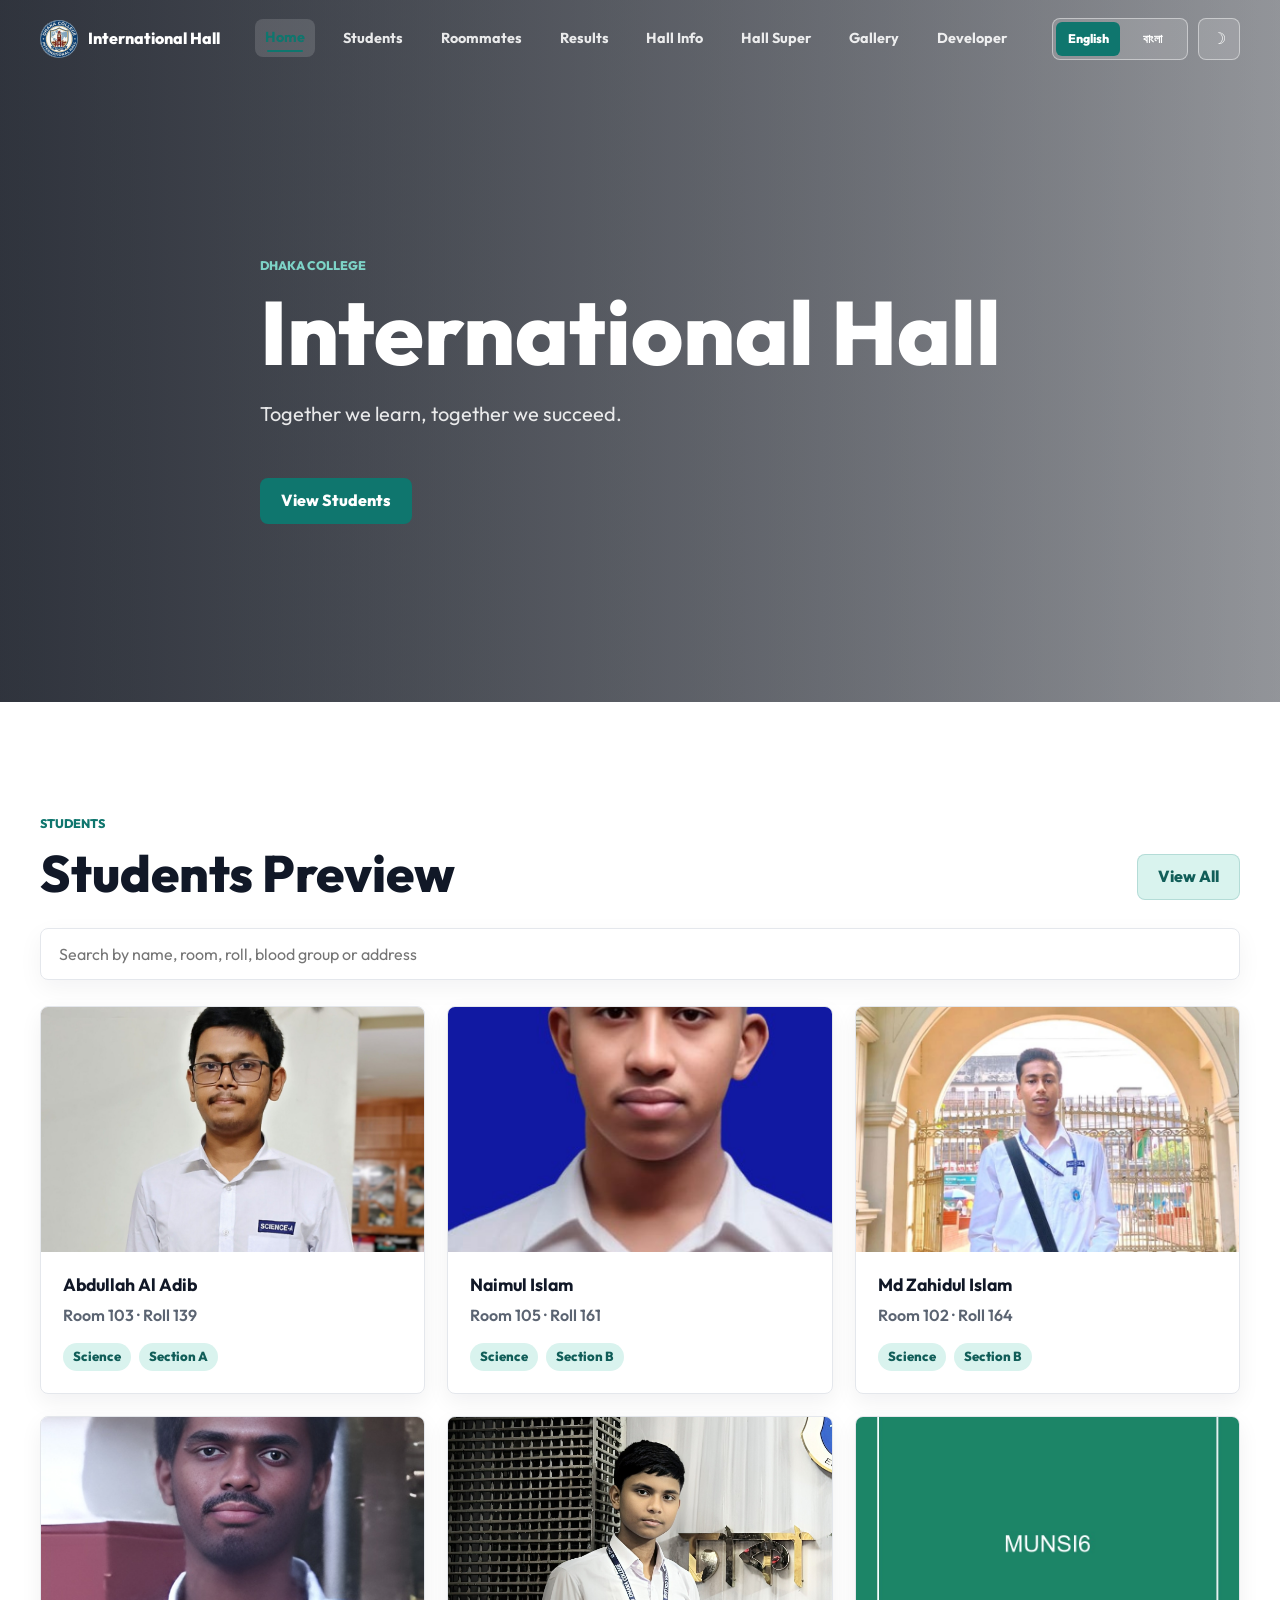
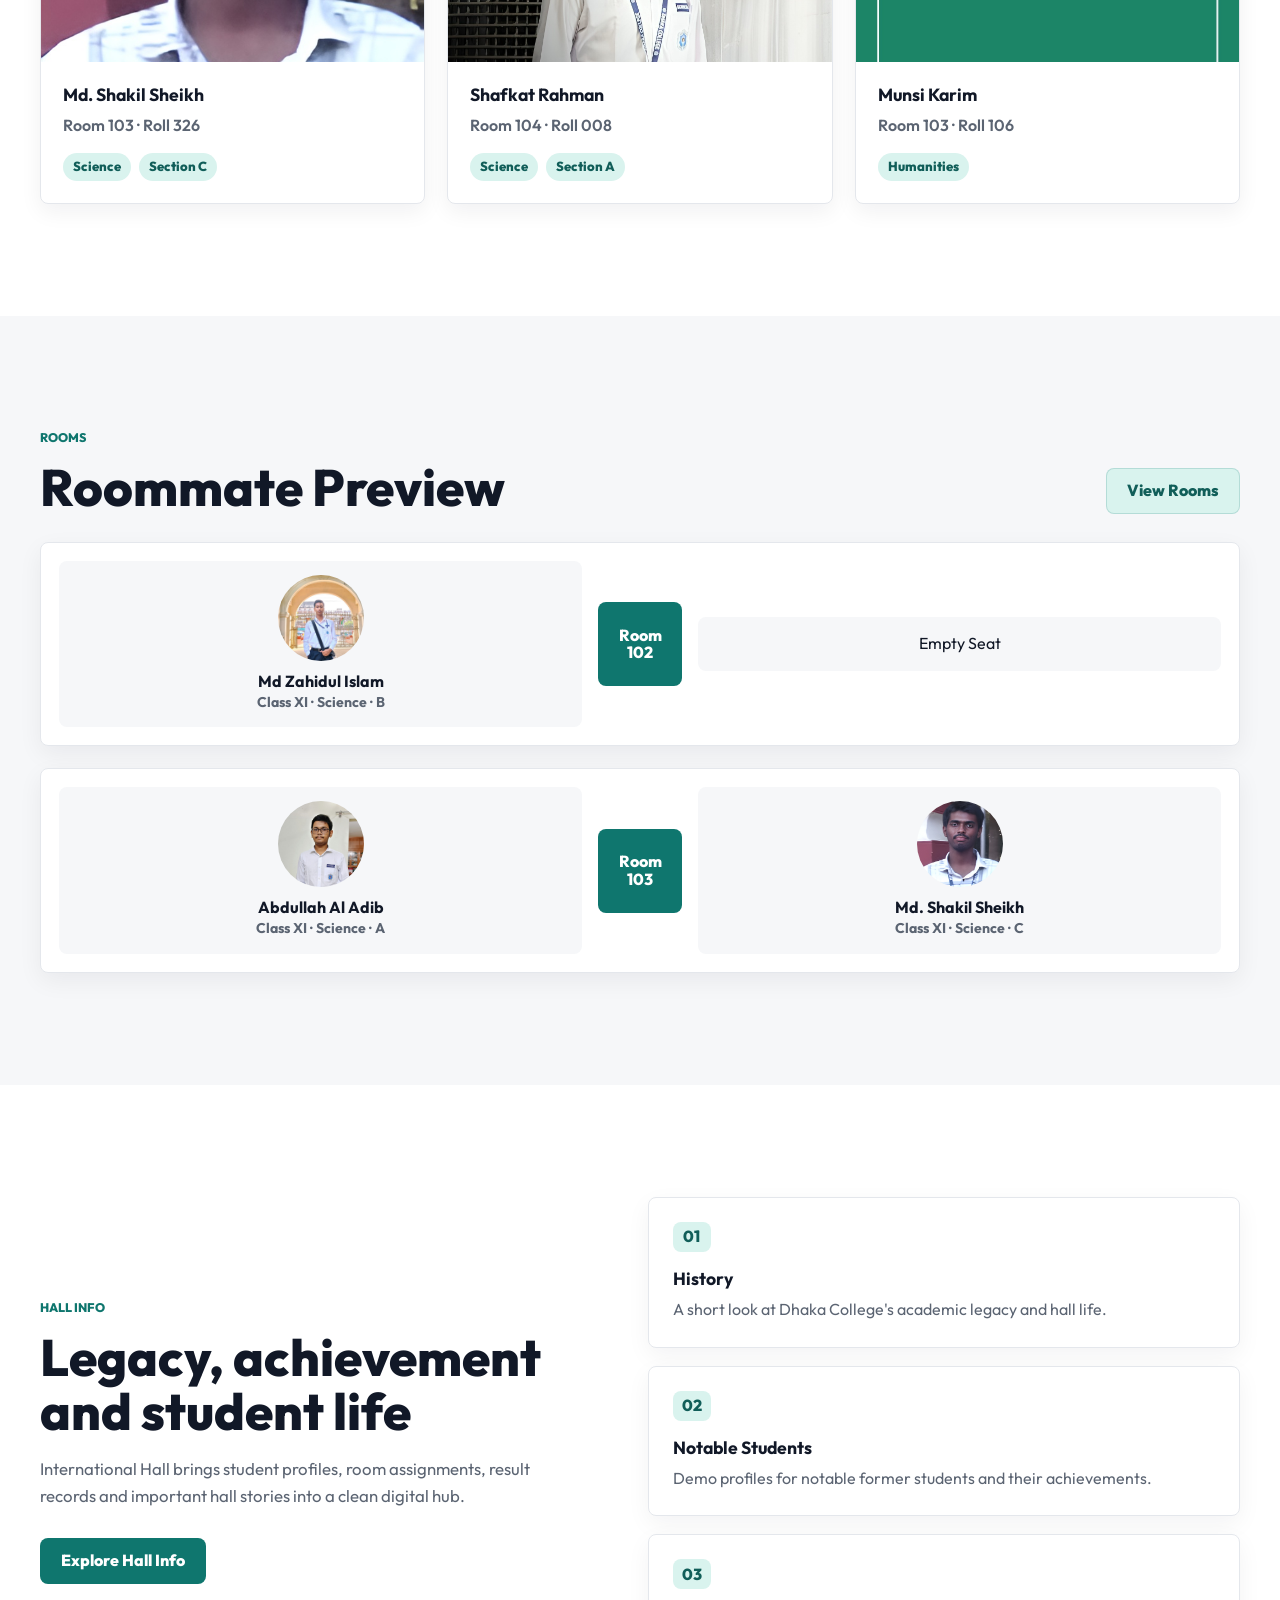
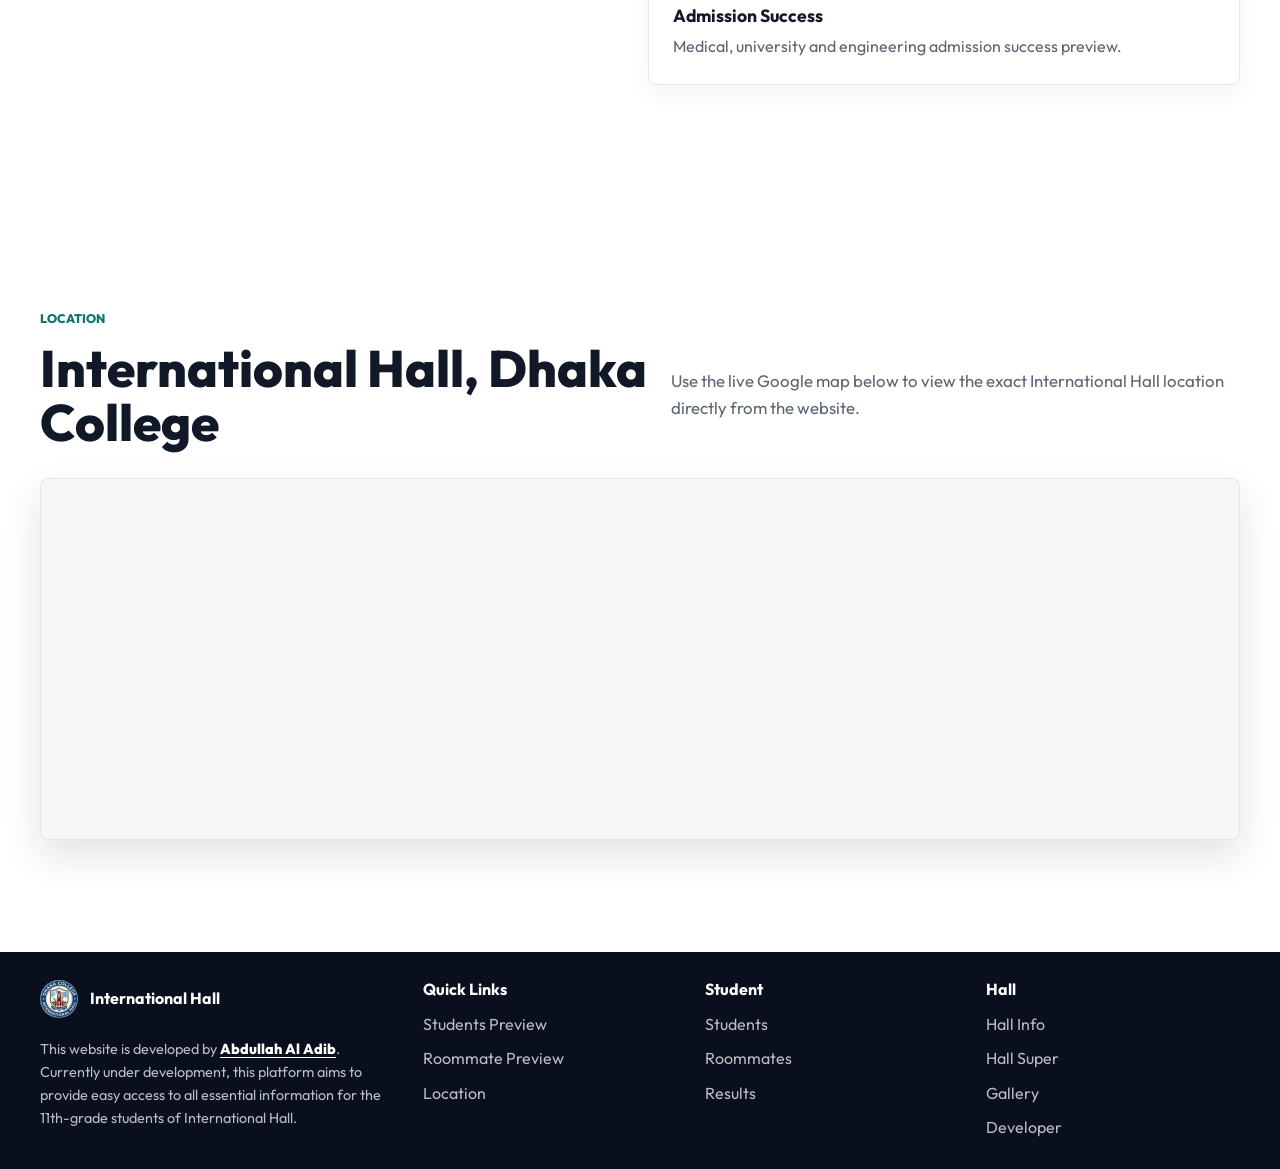
==== commit 37d5594c: "Add files via upload admin 3" ====
--- a/index.html
+++ b/index.html
@@ -151,6 +151,8 @@
     </article>
   </div>
 
+  <script src="https://identity.netlify.com/v1/netlify-identity-widget.js"></script>
+  <script src="js/netlify-identity.js"></script>
   <script src="https://unpkg.com/aos@2.3.4/dist/aos.js"></script>
   <script src="js/app.js"></script>
 </body>
--- a/css/style.css
+++ b/css/style.css
@@ -53,7 +53,7 @@
 }
 
 body[data-lang="bn"] {
-  font-family: "Noto Serif Bengali", "Hind Siliguri", serif;
+  font-family: "Hind Siliguri", sans-serif;
 }
 
 img {
@@ -139,7 +139,7 @@
   display: block;
   width: 38px;
   height: 38px;
-  border-radius: 8px;
+  border-radius: 50%;
   object-fit: cover;
   background: var(--accent);
 }
@@ -151,11 +151,32 @@
 }
 
 .nav-links a {
+  position: relative;
+  display: inline-flex;
+  min-height: 38px;
+  align-items: center;
+  padding: 0 10px;
+  border-radius: 8px;
   color: #ffffff;
   font-size: 0.9rem;
   font-weight: 700;
   opacity: 0.88;
-  transition: color 0.2s ease, opacity 0.2s ease;
+  transition: color 0.2s ease, opacity 0.2s ease, background 0.2s ease, transform 0.18s ease, box-shadow 0.2s ease;
+}
+
+.nav-links > a::after {
+  position: absolute;
+  left: 12px;
+  right: 12px;
+  bottom: 5px;
+  height: 2px;
+  border-radius: 999px;
+  background: currentColor;
+  content: "";
+  opacity: 0;
+  transform: scaleX(0.35);
+  transform-origin: center;
+  transition: opacity 0.2s ease, transform 0.2s ease;
 }
 
 .navbar.scrolled .nav-links a {
@@ -163,9 +184,121 @@
 }
 
 .nav-links a:hover,
+.nav-links a:focus-visible,
 .nav-links a.active {
   color: var(--accent);
   opacity: 1;
+}
+
+.nav-links > a:hover,
+.nav-links > a:focus-visible,
+.nav-links > a.active {
+  background: rgba(255, 255, 255, 0.14);
+  transform: translateY(-1px);
+}
+
+body:not([data-page="home"]) .nav-links > a:hover,
+body:not([data-page="home"]) .nav-links > a:focus-visible,
+body:not([data-page="home"]) .nav-links > a.active,
+.navbar.scrolled .nav-links > a:hover,
+.navbar.scrolled .nav-links > a:focus-visible,
+.navbar.scrolled .nav-links > a.active {
+  background: var(--accent-soft);
+}
+
+.nav-links > a:hover::after,
+.nav-links > a:focus-visible::after,
+.nav-links > a.active::after {
+  opacity: 1;
+  transform: scaleX(1);
+}
+
+.nav-links > a:active,
+.more-menu-toggle:active,
+.more-menu-panel a:active {
+  transform: translateY(1px) scale(0.98);
+}
+
+.more-menu {
+  position: relative;
+  display: none;
+}
+
+.more-menu[hidden] {
+  display: none;
+}
+
+.more-menu-toggle {
+  min-height: 38px;
+  padding: 0 14px;
+  border: 1px solid rgba(255, 255, 255, 0.35);
+  border-radius: 8px;
+  background: rgba(255, 255, 255, 0.12);
+  color: #ffffff;
+  cursor: pointer;
+  font-weight: 800;
+  transition: background 0.2s ease, color 0.2s ease, transform 0.18s ease, box-shadow 0.2s ease;
+}
+
+.more-menu-toggle:hover,
+.more-menu-toggle:focus-visible,
+.more-menu.open .more-menu-toggle {
+  background: var(--accent);
+  color: #ffffff;
+  transform: translateY(-1px);
+  box-shadow: 0 8px 18px rgba(15, 118, 110, 0.22);
+}
+
+body:not([data-page="home"]) .more-menu-toggle,
+.navbar.scrolled .more-menu-toggle {
+  border-color: var(--border);
+  background: var(--surface-strong);
+  color: var(--text);
+}
+
+.more-menu-panel {
+  position: absolute;
+  top: calc(100% + 10px);
+  right: 0;
+  z-index: 60;
+  display: none;
+  min-width: 190px;
+  padding: 10px;
+  border: 1px solid var(--border);
+  border-radius: 8px;
+  background: var(--surface-strong);
+  box-shadow: var(--shadow);
+  transform: translateY(-6px) scale(0.98);
+  transform-origin: top right;
+  opacity: 0;
+  transition: opacity 0.18s ease, transform 0.18s ease;
+}
+
+.more-menu.open .more-menu-panel {
+  display: grid;
+  gap: 4px;
+  opacity: 1;
+  transform: translateY(0) scale(1);
+}
+
+.more-menu-panel a {
+  display: block;
+  padding: 9px 10px;
+  border-radius: 6px;
+  color: var(--text);
+  transition: background 0.18s ease, color 0.18s ease, transform 0.18s ease;
+}
+
+.more-menu-panel a[hidden] {
+  display: none;
+}
+
+.more-menu-panel a:hover,
+.more-menu-panel a:focus-visible,
+.more-menu-panel a.active {
+  background: var(--accent-soft);
+  color: var(--accent-strong);
+  transform: translateX(3px);
 }
 
 .nav-actions {
@@ -278,7 +411,7 @@
 body[data-lang="bn"] .page-hero h1,
 body[data-lang="bn"] h2,
 body[data-lang="bn"] h3 {
-  font-family: "Hind Siliguri", "Noto Serif Bengali", sans-serif;
+  font-family: "Hind Siliguri", sans-serif;
 }
 
 .hero-subtitle {
@@ -679,6 +812,9 @@
 
 .map-wrap iframe {
   display: block;
+  width: 100%;
+  min-height: 360px;
+  border: 0;
 }
 
 .map-link-card {
@@ -907,6 +1043,64 @@
   font-size: clamp(1.6rem, 4vw, 2.5rem);
 }
 
+.contact-actions {
+  display: flex;
+  flex-wrap: wrap;
+  gap: 10px;
+  margin: -10px 0 20px;
+}
+
+.contact-btn {
+  display: inline-grid;
+  width: 44px;
+  height: 44px;
+  place-items: center;
+  border-radius: 8px;
+  color: #ffffff;
+  overflow: hidden;
+  box-shadow: 0 8px 18px rgba(15, 23, 42, 0.14);
+  transition: transform 0.18s ease, box-shadow 0.18s ease, filter 0.18s ease;
+}
+
+.contact-btn:hover,
+.contact-btn:focus-visible {
+  color: #ffffff;
+  filter: brightness(1.04);
+  transform: translateY(-2px);
+  box-shadow: var(--shadow);
+}
+
+.contact-btn img {
+  width: 100%;
+  height: 100%;
+  object-fit: contain;
+}
+
+.contact-btn.call {
+  background: #0f766e;
+}
+
+.contact-btn.whatsapp {
+  background: #25d366;
+}
+
+.contact-btn.email {
+  background: #ea4335;
+}
+
+.contact-btn.facebook {
+  background: #1877f2;
+}
+
+.contact-btn.messenger {
+  background: #0084ff;
+}
+
+.contact-btn.missing-icon {
+  opacity: 0.35;
+  background: var(--surface);
+}
+
 .profile-grid {
   display: grid;
   grid-template-columns: repeat(2, minmax(0, 1fr));
@@ -962,6 +1156,10 @@
   display: grid;
   grid-template-columns: repeat(3, minmax(0, 1fr));
   gap: 22px;
+}
+
+.hall-photo-demo {
+  margin-top: 26px;
 }
 
 .person-card,
@@ -972,6 +1170,18 @@
   border-radius: 8px;
   background: var(--surface-strong);
   box-shadow: 0 8px 24px rgba(15, 23, 42, 0.06);
+}
+
+.person-card[role="button"] {
+  cursor: pointer;
+  transition: transform 0.2s ease, box-shadow 0.2s ease, border-color 0.2s ease;
+}
+
+.person-card[role="button"]:hover,
+.person-card[role="button"]:focus-visible {
+  border-color: var(--accent);
+  box-shadow: var(--shadow);
+  transform: translateY(-4px);
 }
 
 .person-card img,
@@ -998,6 +1208,66 @@
 .gallery-card p {
   margin-bottom: 22px;
   color: var(--muted);
+}
+
+.achievement-list {
+  display: grid;
+  gap: 8px;
+  padding-left: 20px;
+  margin: 10px 0 22px;
+  color: var(--muted);
+}
+
+.achievement-list li::marker {
+  color: var(--accent);
+}
+
+.alumni-story {
+  display: grid;
+  gap: 16px;
+  margin-top: 20px;
+}
+
+.alumni-story section {
+  padding: 16px;
+  border-radius: 8px;
+  background: var(--surface);
+}
+
+.alumni-story p {
+  margin: 0;
+  color: var(--muted);
+}
+
+.gallery-card {
+  cursor: pointer;
+}
+
+.gallery-card button {
+  width: 100%;
+  padding: 0;
+  border: 0;
+  background: transparent;
+  color: inherit;
+  text-align: left;
+  cursor: pointer;
+}
+
+.gallery-preview img {
+  max-height: 68vh;
+  object-fit: contain;
+  background: var(--surface);
+}
+
+.gallery-preview-body {
+  padding: 20px;
+}
+
+.gallery-preview-actions {
+  display: flex;
+  flex-wrap: wrap;
+  gap: 10px;
+  margin-top: 14px;
 }
 
 .success-chart {
@@ -1038,6 +1308,16 @@
   margin-bottom: 18px;
 }
 
+.map-link-card.location-link {
+  min-height: auto;
+  margin-top: 18px;
+  padding: 22px;
+}
+
+.map-link-card.location-link span {
+  font-size: 1.2rem;
+}
+
 .developer-layout {
   display: grid;
   grid-template-columns: 340px minmax(0, 1fr);
@@ -1099,6 +1379,160 @@
   background: var(--accent);
 }
 
+.developer-main {
+  padding-top: 0;
+}
+
+.developer-hero {
+  padding: 128px 0 78px;
+  background:
+    linear-gradient(90deg, rgba(8, 13, 24, 0.78), rgba(8, 13, 24, 0.46)),
+    url("../images/hostel-building.jpg") center / cover no-repeat;
+  color: #ffffff;
+}
+
+.developer-hero-inner {
+  display: grid;
+  grid-template-columns: minmax(0, 1fr) 340px;
+  gap: clamp(28px, 6vw, 74px);
+  align-items: center;
+}
+
+.developer-intro h1 {
+  max-width: 780px;
+  margin: 0;
+  font-family: "Outfit", Arial, sans-serif;
+  font-size: clamp(2.7rem, 7vw, 6rem);
+  line-height: 0.96;
+  font-weight: 800;
+}
+
+.developer-lead {
+  max-width: 650px;
+  margin: 22px 0 28px;
+  color: rgba(255, 255, 255, 0.86);
+  font-size: 1.12rem;
+}
+
+.developer-actions {
+  display: flex;
+  flex-wrap: wrap;
+  gap: 12px;
+}
+
+.developer-portrait {
+  margin: 0;
+}
+
+.developer-portrait img {
+  width: min(100%, 340px);
+  aspect-ratio: 4 / 5;
+  border: 4px solid rgba(255, 255, 255, 0.2);
+  border-radius: 8px;
+  object-fit: cover;
+  box-shadow: 0 24px 70px rgba(0, 0, 0, 0.35);
+}
+
+.developer-info-grid,
+.project-grid,
+.developer-split {
+  display: grid;
+  gap: 18px;
+}
+
+.developer-info-grid {
+  grid-template-columns: repeat(3, minmax(0, 1fr));
+}
+
+.developer-split {
+  grid-template-columns: minmax(0, 0.9fr) minmax(0, 1.1fr);
+}
+
+.developer-panel,
+.project-tile {
+  border: 1px solid var(--border);
+  border-radius: 8px;
+  background: var(--surface-strong);
+  box-shadow: 0 8px 24px rgba(15, 23, 42, 0.06);
+}
+
+.developer-panel {
+  padding: 24px;
+}
+
+.developer-panel h2 {
+  margin-bottom: 12px;
+  font-size: clamp(1.4rem, 3vw, 2rem);
+}
+
+.developer-panel p {
+  margin: 8px 0 0;
+  color: var(--muted);
+}
+
+.developer-panel a {
+  color: var(--accent-strong);
+  font-weight: 800;
+}
+
+.project-grid {
+  grid-template-columns: repeat(4, minmax(0, 1fr));
+}
+
+.project-tile {
+  display: grid;
+  align-content: start;
+  min-height: 210px;
+  padding: 22px;
+  transition: transform 0.2s ease, box-shadow 0.2s ease, border-color 0.2s ease;
+}
+
+.project-tile:hover,
+.project-tile:focus-visible {
+  border-color: var(--accent);
+  box-shadow: var(--shadow);
+  transform: translateY(-4px);
+}
+
+.project-tile span {
+  width: fit-content;
+  margin-bottom: 18px;
+  padding: 6px 10px;
+  border-radius: 8px;
+  background: var(--accent-soft);
+  color: var(--accent-strong);
+  font-size: 0.78rem;
+  font-weight: 800;
+}
+
+.project-tile strong {
+  overflow-wrap: anywhere;
+  font-size: 1.08rem;
+}
+
+.project-tile p {
+  margin: 12px 0 0;
+  color: var(--muted);
+}
+
+.developer-tags {
+  display: flex;
+  flex-wrap: wrap;
+  gap: 10px;
+}
+
+.developer-tags span {
+  padding: 9px 12px;
+  border-radius: 8px;
+  background: var(--accent-soft);
+  color: var(--accent-strong);
+  font-weight: 800;
+}
+
+.contributor-grid {
+  max-width: 820px;
+}
+
 .footer-inner {
   display: grid;
   grid-template-columns: minmax(240px, 1.4fr) repeat(3, minmax(150px, 1fr));
@@ -1117,8 +1551,13 @@
 .footer-logo img {
   width: 38px;
   height: 38px;
-  border-radius: 8px;
+  border-radius: 50%;
   object-fit: cover;
+}
+
+.footer-brand {
+  display: grid;
+  gap: 12px;
 }
 
 .footer-brand p,
@@ -1127,6 +1566,17 @@
   color: rgba(255, 255, 255, 0.72);
 }
 
+.footer-about {
+  padding-top: 8px;
+}
+
+.footer-developer-link {
+  color: #ffffff;
+  font-weight: 800;
+  text-decoration: underline;
+  text-underline-offset: 3px;
+}
+
 .footer-links {
   display: grid;
   gap: 9px;
@@ -1151,11 +1601,58 @@
     order: 3;
     width: 100%;
     padding-top: 12px;
-    overflow-x: auto;
+    overflow: visible;
+    flex-wrap: nowrap;
+    gap: 12px;
+  }
+
+  .nav-links > a,
+  .more-menu-toggle {
+    min-height: 42px;
+    padding: 0 14px;
+    border-radius: 8px;
+  }
+
+  .nav-links > a {
+    display: inline-flex;
+    align-items: center;
+  }
+
+  .nav-links a.is-overflow {
+    display: none;
+  }
+
+  .more-menu-panel a {
+    display: block;
+  }
+
+  .more-menu {
+    display: block;
   }
 
   .nav-actions {
     margin-left: auto;
+  }
+
+  .language-switch {
+    width: 54px;
+    height: 40px;
+    grid-template-columns: 1fr;
+  }
+
+  .language-switch button {
+    display: none;
+    padding: 0;
+    font-size: 0.82rem;
+  }
+
+  .language-switch button.active {
+    display: block;
+  }
+
+  .theme-toggle {
+    width: 40px;
+    height: 40px;
   }
 
   .nav-inner {
@@ -1170,6 +1667,10 @@
   .person-grid,
   .gallery-grid,
   .developer-layout,
+  .developer-hero-inner,
+  .developer-info-grid,
+  .project-grid,
+  .developer-split,
   .footer-inner,
   .room-info-grid,
   .room-photo-grid {
@@ -1188,6 +1689,14 @@
   .profile img {
     height: 280px;
   }
+
+  .developer-hero {
+    padding: 124px 0 58px;
+  }
+
+  .developer-portrait {
+    max-width: 300px;
+  }
 }
 
 @media (max-width: 640px) {
@@ -1196,7 +1705,44 @@
   }
 
   .navbar {
-    padding: 10px 0;
+    padding: 8px 0;
+  }
+
+  .navbar.scrolled,
+  body:not([data-page="home"]) .navbar {
+    padding: 8px 0;
+  }
+
+  .nav-inner {
+    display: grid;
+    grid-template-columns: minmax(0, 1fr) auto;
+    align-items: center;
+    gap: 8px 10px;
+  }
+
+  .logo {
+    min-width: 0;
+    gap: 8px;
+  }
+
+  .logo-img {
+    width: 34px;
+    height: 34px;
+  }
+
+  .logo span {
+    overflow: hidden;
+    font-size: 1.02rem;
+    text-overflow: ellipsis;
+    white-space: nowrap;
+  }
+
+  .nav-actions {
+    grid-column: 2;
+    grid-row: 1;
+    justify-self: end;
+    gap: 8px;
+    margin-left: 0;
   }
 
   .nav-links a {
@@ -1204,8 +1750,23 @@
     white-space: nowrap;
   }
 
-  .language-switch {
-    grid-template-columns: repeat(2, 58px);
+  .nav-links {
+    grid-column: 1 / -1;
+    width: 100%;
+    gap: 8px;
+    padding-top: 4px;
+    overflow-x: auto;
+    scrollbar-width: none;
+  }
+
+  .nav-links::-webkit-scrollbar {
+    display: none;
+  }
+
+  .nav-links > a,
+  .more-menu-toggle {
+    min-height: 40px;
+    padding: 0 12px;
   }
 
   .hero {
@@ -1261,4 +1822,34 @@
   .profile {
     padding: 22px;
   }
-}
+
+  .developer-hero {
+    padding: 116px 0 52px;
+  }
+
+  .developer-intro h1 {
+    font-size: clamp(2.4rem, 13vw, 4rem);
+  }
+
+  .developer-lead {
+    font-size: 1rem;
+  }
+
+  .developer-actions {
+    align-items: stretch;
+    flex-direction: column;
+  }
+
+  .developer-actions .btn {
+    width: 100%;
+  }
+
+  .developer-panel,
+  .project-tile {
+    padding: 20px;
+  }
+
+  .project-tile {
+    min-height: 0;
+  }
+}
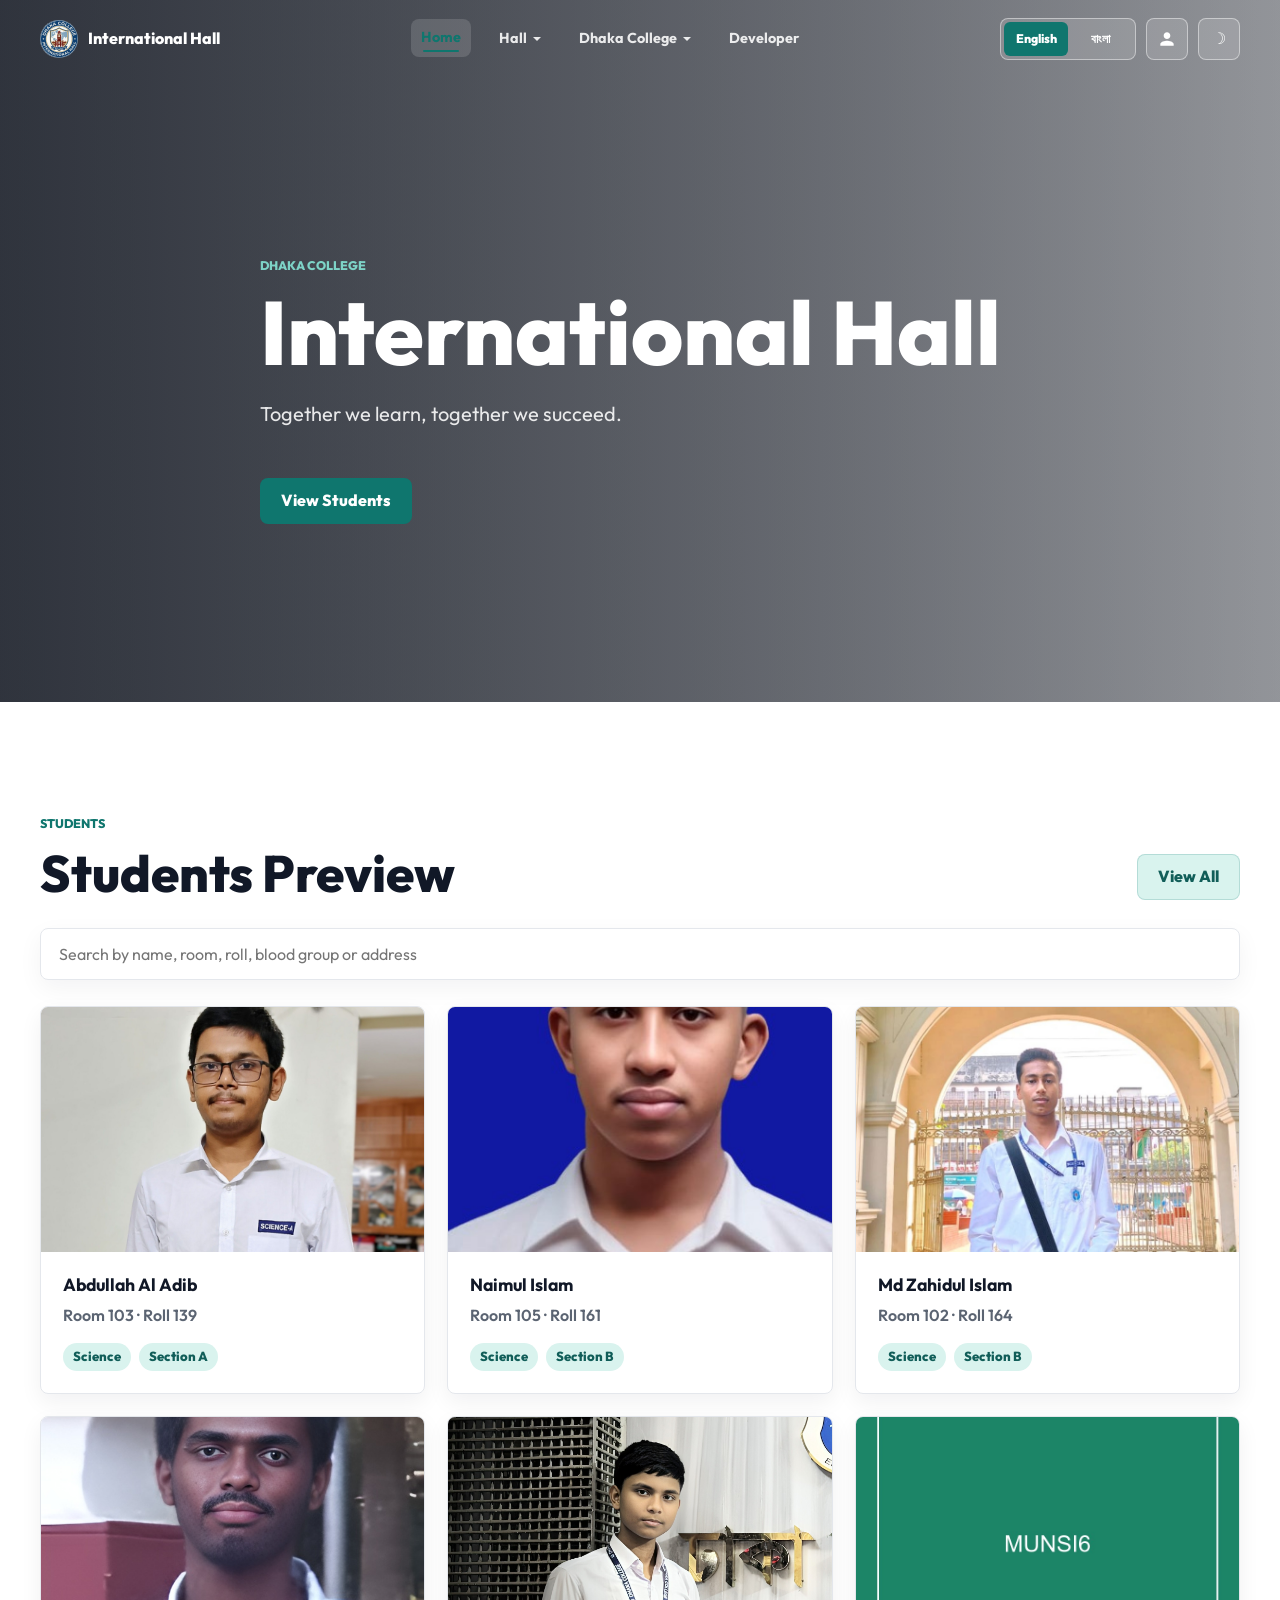
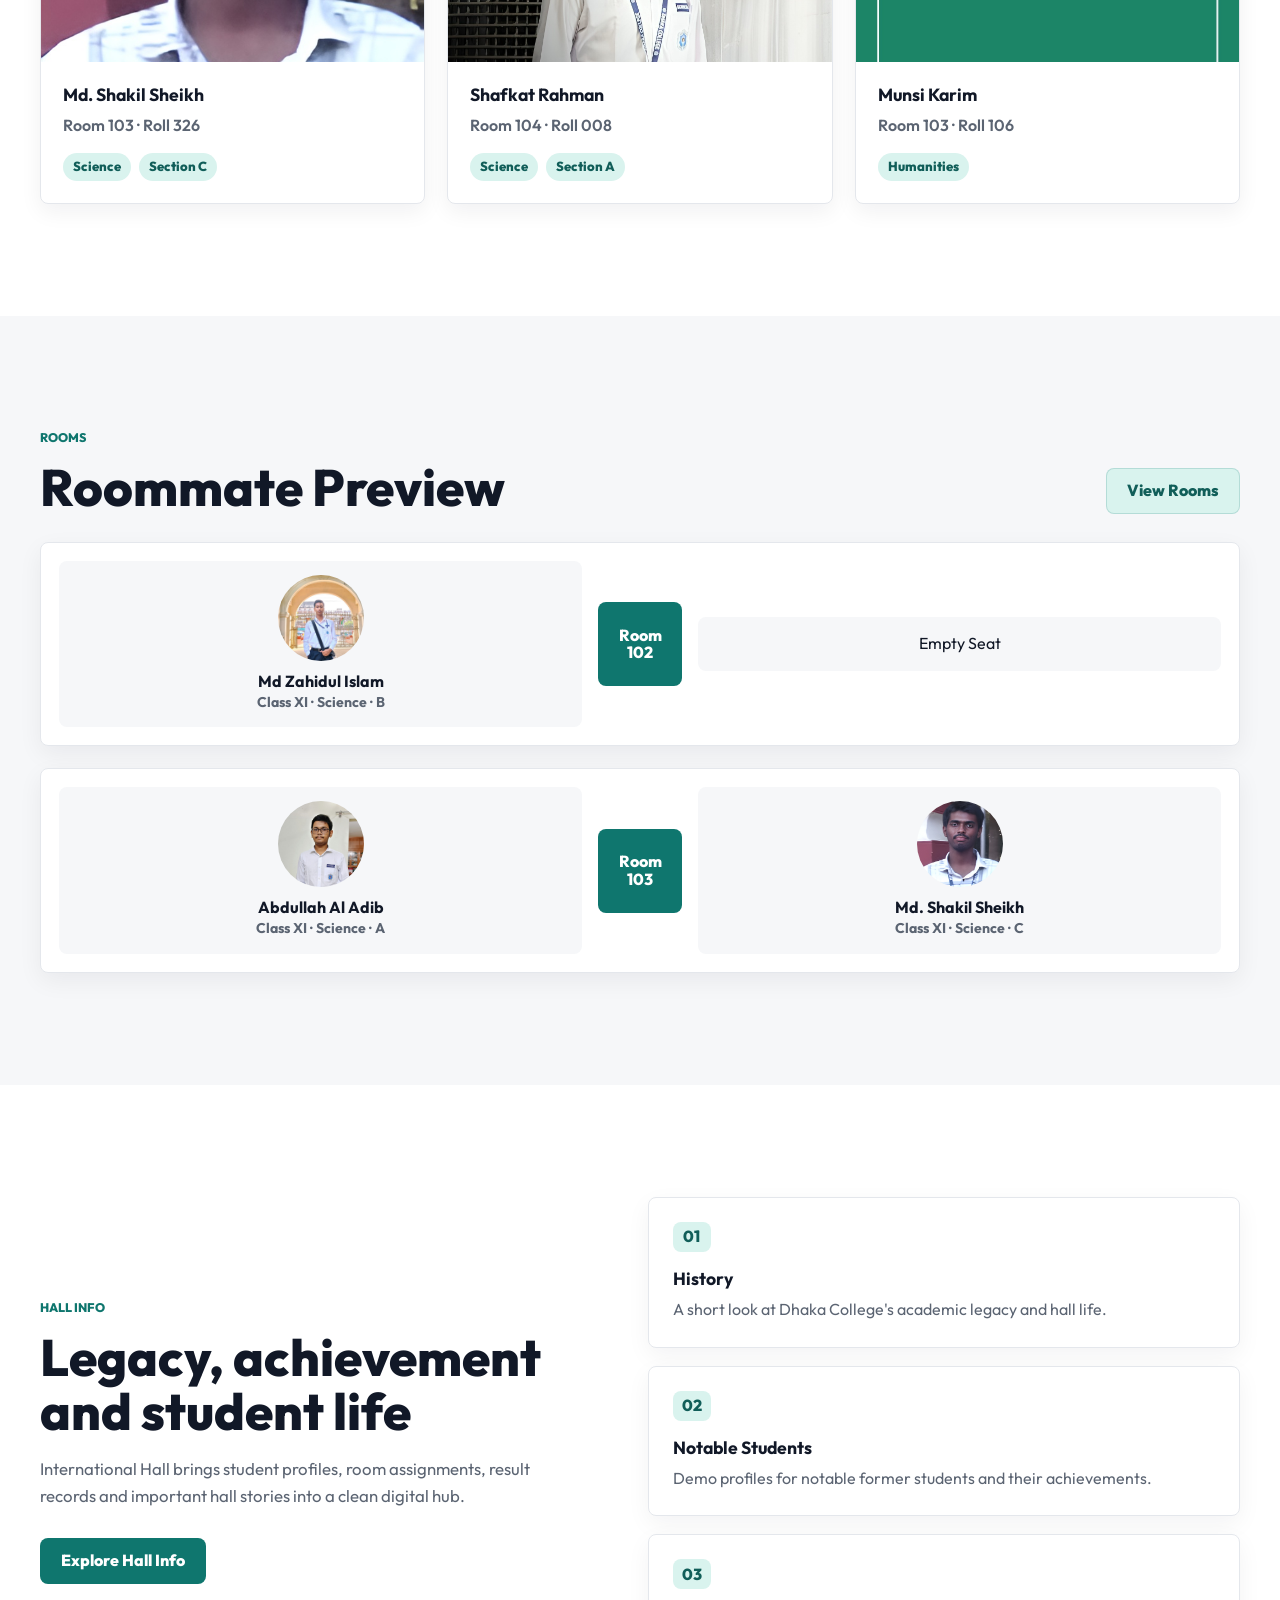
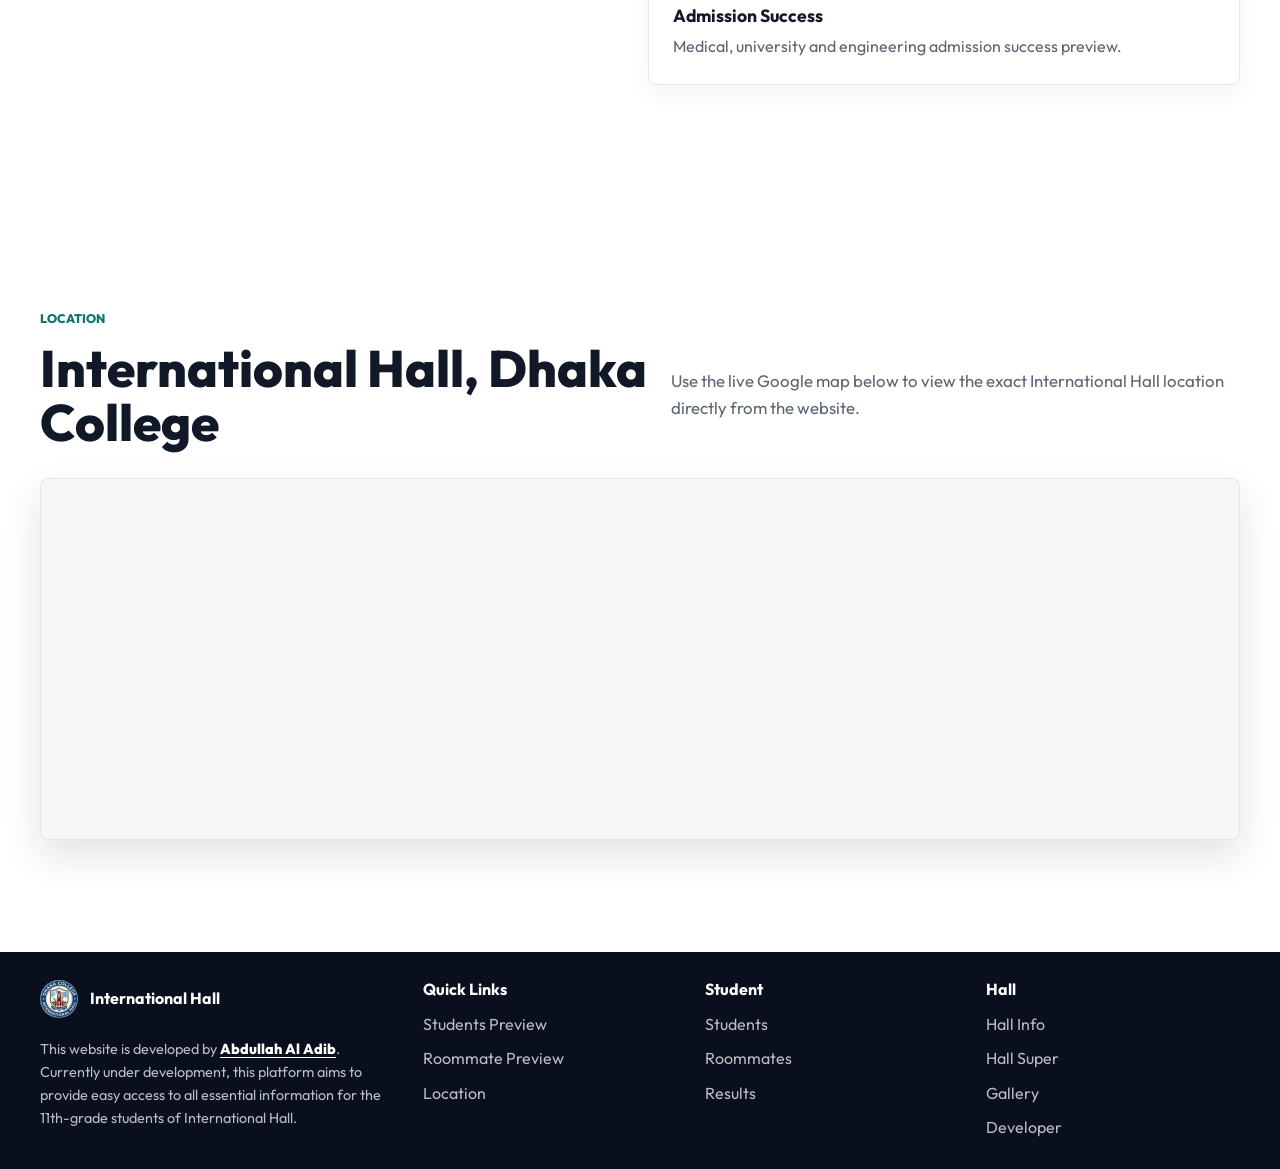
==== commit 36d1b69e: "Add files via upload" ====
--- a/index.html
+++ b/index.html
@@ -1,159 +1,185 @@
-<!DOCTYPE html>
-<html lang="en">
-<head>
-  <meta charset="UTF-8">
-  <meta name="viewport" content="width=device-width, initial-scale=1.0">
-  <title>DC Hostel | Home</title>
-  <script>
-    (function () {
-      try {
-        if (localStorage.getItem("dc-hostel-theme") === "dark") {
-          document.documentElement.classList.add("dark");
-          document.documentElement.dataset.theme = "dark";
-        }
-      } catch (error) {}
-    })();
-  </script>
-  <link rel="preconnect" href="https://fonts.googleapis.com">
-  <link rel="preconnect" href="https://fonts.gstatic.com" crossorigin>
-  <link href="https://fonts.googleapis.com/css2?family=Hind+Siliguri:wght@400;500;600;700;800&family=Noto+Serif+Bengali:wght@400;500;600;700&family=Outfit:wght@200;300;400;500;600;700;800&display=swap" rel="stylesheet">
-  <link href="https://unpkg.com/aos@2.3.4/dist/aos.css" rel="stylesheet">
-  <link rel="stylesheet" href="css/style.css">
-</head>
-<body data-page="home">
-  <header class="navbar" id="navbar">
-    <div class="container nav-inner">
-      <a class="logo" href="index.html" aria-label="DC Hostel home">
-        <img class="logo-img" src="images/logo.png" alt="International Hall logo" loading="lazy">
-        <span data-i18n="nav.logo">International Hall</span>
-      </a>
-      <nav class="nav-links" aria-label="Primary navigation">
-        <a href="index.html" class="active" data-i18n="nav.home">Home</a>
-        <a href="students.html" data-i18n="nav.students">Students</a>
-        <a href="roommates.html" data-i18n="nav.roommates">Roommates</a>
-        <a href="results.html" data-i18n="nav.results">Results</a>
-        <a href="hostel.html" data-i18n="nav.hostel">Hostel Info</a>
-      </nav>
-      <div class="nav-actions">
-        <div class="language-switch" aria-label="Language selector">
-          <button type="button" data-lang-option="en">English</button>
-          <button type="button" data-lang-option="bn">বাংলা</button>
-        </div>
-        <button class="theme-toggle" id="toggle" type="button" aria-label="Toggle dark mode">
-          <span aria-hidden="true">&#9789;</span>
-        </button>
-      </div>
-    </div>
-  </header>
-
-  <main>
-    <section class="hero">
-      <div class="hero-overlay"></div>
-      <div class="container hero-content">
-        <p class="eyebrow" data-aos="fade-up" data-i18n="home.heroEyebrow">Dhaka College</p>
-        <h1 data-aos="fade-up" data-aos-delay="100" data-i18n="home.heroTitle">International Hall</h1>
-        <p class="hero-subtitle rotating-line" id="heroRotator" data-aos="fade-up" data-aos-delay="200">
-          Together we learn, together we succeed.
-        </p>
-        <a class="btn primary" href="#students-preview" data-aos="fade-up" data-aos-delay="300" data-i18n="home.viewStudents">View Students</a>
-      </div>
-    </section>
-
-    <section class="section" id="students-preview">
-      <div class="container">
-        <div class="section-head">
-          <div>
-            <p class="eyebrow" data-i18n="common.students">Students</p>
-            <h2 data-i18n="home.studentsPreview">Students Preview</h2>
-          </div>
-          <a class="btn secondary" href="students.html" data-i18n="common.viewAll">View All</a>
-        </div>
-        <div class="search-wrap" data-aos="fade-up">
-          <label for="studentSearch" class="sr-only" data-i18n="common.searchStudents">Search students</label>
-          <input id="studentSearch" class="search-input" type="search" placeholder="Search by name, room, blood group or address" data-i18n-placeholder="common.searchPlaceholderShort">
-        </div>
-        <div class="student-grid" id="studentGrid" data-limit="6"></div>
-      </div>
-    </section>
-
-    <section class="section tinted" id="roommates-preview">
-      <div class="container">
-        <div class="section-head">
-          <div>
-            <p class="eyebrow" data-i18n="common.rooms">Rooms</p>
-            <h2 data-i18n="home.roommatePreview">Roommate Preview</h2>
-          </div>
-          <a class="btn secondary" href="roommates.html" data-i18n="common.viewRooms">View Rooms</a>
-        </div>
-        <div class="roommate-grid" id="roommateGrid" data-limit="2"></div>
-      </div>
-    </section>
-
-    <section class="section" id="hostel-info-preview">
-      <div class="container">
-        <div class="split">
-          <div data-aos="fade-up">
-            <p class="eyebrow" data-i18n="common.hostelInfo">Hall Info</p>
-            <h2 data-i18n="home.infoTitle">Legacy, achievement and student life</h2>
-            <p class="lead" data-i18n="home.infoLead">
-              International Hall brings student profiles, room assignments, result records and important hall stories into a clean digital hub.
-            </p>
-            <a class="btn primary" href="hostel.html" data-i18n="home.exploreHostel">Explore Hall Info</a>
-          </div>
-          <div class="info-grid">
-            <article class="info-box" data-aos="fade-up" data-aos-delay="0">
-              <span class="info-icon">01</span>
-              <h3 data-i18n="common.history">History</h3>
-              <p data-i18n="home.historyText">A short look at Dhaka College's academic legacy and hall life.</p>
-            </article>
-            <article class="info-box" data-aos="fade-up" data-aos-delay="140">
-              <span class="info-icon">02</span>
-              <h3 data-i18n="common.famousStudents">Notable Students</h3>
-              <p data-i18n="home.famousText">Demo profiles for notable former students and their achievements.</p>
-            </article>
-            <article class="info-box" data-aos="fade-up" data-aos-delay="280">
-              <span class="info-icon">03</span>
-              <h3 data-i18n="common.admissionSuccess">Admission Success</h3>
-              <p data-i18n="home.successText">Medical, university and engineering admission success preview.</p>
-            </article>
-          </div>
-        </div>
-      </div>
-    </section>
-
-    <section class="section location-section" id="location">
-      <div class="container">
-        <div class="section-head">
-          <div data-aos="fade-up">
-            <p class="eyebrow" data-i18n="common.location">Location</p>
-            <h2 data-i18n="home.locationTitle">International Hall, Dhaka College</h2>
-          </div>
-          <p class="location-copy" data-aos="fade-up" data-aos-delay="120" data-i18n="home.locationText">
-            Use the live Google map below to view the exact International Hall location directly from the website.
-          </p>
-        </div>
-        <div class="map-wrap" data-aos="zoom-in">
-          <iframe title="International Hall live map" src="https://www.google.com/maps?q=International%20Hall,%20Dhaka%20College&output=embed" loading="lazy" referrerpolicy="no-referrer-when-downgrade"></iframe>
-        </div>
-      </div>
-    </section>
-  </main>
-
-  <footer class="footer">
-    <div class="container footer-inner"></div>
-  </footer>
-
-  <div class="modal" id="studentModal" aria-hidden="true" role="dialog" aria-modal="true" aria-labelledby="modalName">
-    <div class="modal-backdrop" data-close-modal></div>
-    <article class="modal-panel">
-      <button class="modal-close" type="button" aria-label="Close student profile" data-close-modal>&times;</button>
-      <div id="modalContent"></div>
-    </article>
-  </div>
-
-  <script src="https://identity.netlify.com/v1/netlify-identity-widget.js"></script>
-  <script src="js/netlify-identity.js"></script>
-  <script src="https://unpkg.com/aos@2.3.4/dist/aos.js"></script>
-  <script src="js/app.js"></script>
-</body>
-</html>
+<!DOCTYPE html>
+<html lang="en">
+<head>
+  <meta name="description" content="Dhaka College International Hall Website (DC Hall Website). Explore student directory, room details, roommates search, academic results, club directory, and official social pages. Searchable for adib dchall, hostel info, and international hall students.">
+  <meta name="keywords" content="dhaka college international hall wbsite, dc hall website, adib dchall, international hall info, hostel, dhaka college hostel, dc hostel, dhaka college, adib">
+  <link rel="icon" href="images/favicon.png" type="image/png" sizes="192x192">
+  <link rel="icon" href="images/favicon.png" type="image/png" sizes="96x96">
+  <link rel="icon" href="images/favicon.png" type="image/png" sizes="48x48">
+  <link rel="icon" href="images/favicon.png" type="image/png" sizes="32x32">
+  <link rel="icon" href="images/favicon.png" type="image/png" sizes="16x16">
+  <link rel="shortcut icon" href="images/favicon.png" type="image/png">
+  <link rel="apple-touch-icon" href="images/favicon.png" sizes="180x180">
+  <script type="application/ld+json">
+  {
+    "@context": "https://schema.org",
+    "@type": "EducationalOrganization",
+    "name": "Dhaka College International Hall",
+    "alternateName": ["DC Hall", "Dhaka College Hostel", "dchall", "adib dchall"],
+    "url": "https://dchall.github.io/",
+    "logo": "https://dchall.github.io/images/logo.png",
+    "description": "Dhaka College International Hall Website (DC Hall Website). Information about rooms, roommates, student directories, academic results, and college clubs.",
+    "keywords": "dhaka college international hall wbsite, dc hall website, adib dchall, international hall info, hostel"
+  }
+  </script>
+  <meta charset="UTF-8">
+  <meta name="viewport" content="width=device-width, initial-scale=1.0">
+  <title>DC Hostel | Home | Dhaka College International Hall | DC Hall Website</title>
+  <script>
+    (function () {
+      try {
+        if (localStorage.getItem("dc-hostel-theme") === "dark") {
+          document.documentElement.classList.add("dark");
+          document.documentElement.dataset.theme = "dark";
+        }
+      } catch (error) {}
+    })();
+  </script>
+  <link rel="preconnect" href="https://fonts.googleapis.com">
+  <link rel="preconnect" href="https://fonts.gstatic.com" crossorigin>
+  <link href="https://fonts.googleapis.com/css2?family=Hind+Siliguri:wght@400;500;600;700;800&family=Noto+Serif+Bengali:wght@400;500;600;700&family=Outfit:wght@200;300;400;500;600;700;800&display=swap" rel="stylesheet">
+  <link href="https://unpkg.com/aos@2.3.4/dist/aos.css" rel="stylesheet">
+  <link rel="stylesheet" href="css/style.css">
+</head>
+<body data-page="home">
+  <header class="navbar" id="navbar">
+    <div class="container nav-inner">
+      <a class="logo" href="index.html" aria-label="DC Hostel home">
+        <img class="logo-img" src="images/logo.png" alt="International Hall logo" loading="lazy">
+        <span data-i18n="nav.logo">International Hall</span>
+      </a>
+      <nav class="nav-links" aria-label="Primary navigation">
+        <a href="index.html" class="active" data-i18n="nav.home">Home</a>
+        <a href="students.html" data-i18n="nav.students">Students</a>
+        <a href="roommates.html" data-i18n="nav.roommates">Roommates</a>
+        <a href="results.html" data-i18n="nav.results">Results</a>
+        <a href="hostel.html" data-i18n="nav.hostel">Hostel Info</a>
+      </nav>
+      <div class="nav-actions">
+        <div class="language-switch" aria-label="Language selector">
+          <button type="button" data-lang-option="en">English</button>
+          <button type="button" data-lang-option="bn">বাংলা</button>
+        </div>
+        <a href="profile.html" class="profile-toggle" id="profileBtn" aria-label="Profile Status / Login">
+          <svg viewBox="0 0 24 24" width="20" height="20" fill="currentColor">
+            <path d="M12 12c2.21 0 4-1.79 4-4s-1.79-4-4-4-4 1.79-4 4 1.79 4 4 4zm0 2c-2.67 0-8 1.34-8 4v2h16v-2c0-2.66-5.33-4-8-4z"/>
+          </svg>
+        </a>
+        <button class="theme-toggle" id="toggle" type="button" aria-label="Toggle dark mode">
+          <span aria-hidden="true">&#9789;</span>
+        </button>
+      </div>
+    </div>
+  </header>
+
+  <main>
+    <section class="hero">
+      <div class="hero-overlay"></div>
+      <div class="container hero-content">
+        <p class="eyebrow" data-aos="fade-up" data-i18n="home.heroEyebrow">Dhaka College</p>
+        <h1 data-aos="fade-up" data-aos-delay="100" data-i18n="home.heroTitle">International Hall</h1>
+        <p class="hero-subtitle rotating-line" id="heroRotator" data-aos="fade-up" data-aos-delay="200">
+          Together we learn, together we succeed.
+        </p>
+        <a class="btn primary" href="#students-preview" data-aos="fade-up" data-aos-delay="300" data-i18n="home.viewStudents">View Students</a>
+      </div>
+    </section>
+
+    <section class="section" id="students-preview">
+      <div class="container">
+        <div class="section-head">
+          <div>
+            <p class="eyebrow" data-i18n="common.students">Students</p>
+            <h2 data-i18n="home.studentsPreview">Students Preview</h2>
+          </div>
+          <a class="btn secondary" href="students.html" data-i18n="common.viewAll">View All</a>
+        </div>
+        <div class="search-wrap" data-aos="fade-up">
+          <label for="studentSearch" class="sr-only" data-i18n="common.searchStudents">Search students</label>
+          <input id="studentSearch" class="search-input" type="search" placeholder="Search by name, room, blood group or address" data-i18n-placeholder="common.searchPlaceholderShort">
+        </div>
+        <div class="student-grid" id="studentGrid" data-limit="6"></div>
+      </div>
+    </section>
+
+    <section class="section tinted" id="roommates-preview">
+      <div class="container">
+        <div class="section-head">
+          <div>
+            <p class="eyebrow" data-i18n="common.rooms">Rooms</p>
+            <h2 data-i18n="home.roommatePreview">Roommate Preview</h2>
+          </div>
+          <a class="btn secondary" href="roommates.html" data-i18n="common.viewRooms">View Rooms</a>
+        </div>
+        <div class="roommate-grid" id="roommateGrid" data-limit="2"></div>
+      </div>
+    </section>
+
+    <section class="section" id="hostel-info-preview">
+      <div class="container">
+        <div class="split">
+          <div data-aos="fade-up">
+            <p class="eyebrow" data-i18n="common.hostelInfo">Hall Info</p>
+            <h2 data-i18n="home.infoTitle">Legacy, achievement and student life</h2>
+            <p class="lead" data-i18n="home.infoLead">
+              International Hall brings student profiles, room assignments, result records and important hall stories into a clean digital hub.
+            </p>
+            <a class="btn primary" href="hostel.html" data-i18n="home.exploreHostel">Explore Hall Info</a>
+          </div>
+          <div class="info-grid">
+            <article class="info-box" data-aos="fade-up" data-aos-delay="0">
+              <span class="info-icon">01</span>
+              <h3 data-i18n="common.history">History</h3>
+              <p data-i18n="home.historyText">A short look at Dhaka College's academic legacy and hall life.</p>
+            </article>
+            <article class="info-box" data-aos="fade-up" data-aos-delay="140">
+              <span class="info-icon">02</span>
+              <h3 data-i18n="common.famousStudents">Notable Students</h3>
+              <p data-i18n="home.famousText">Demo profiles for notable former students and their achievements.</p>
+            </article>
+            <article class="info-box" data-aos="fade-up" data-aos-delay="280">
+              <span class="info-icon">03</span>
+              <h3 data-i18n="common.admissionSuccess">Admission Success</h3>
+              <p data-i18n="home.successText">Medical, university and engineering admission success preview.</p>
+            </article>
+          </div>
+        </div>
+      </div>
+    </section>
+
+    <section class="section location-section" id="location">
+      <div class="container">
+        <div class="section-head">
+          <div data-aos="fade-up">
+            <p class="eyebrow" data-i18n="common.location">Location</p>
+            <h2 data-i18n="home.locationTitle">International Hall, Dhaka College</h2>
+          </div>
+          <p class="location-copy" data-aos="fade-up" data-aos-delay="120" data-i18n="home.locationText">
+            Use the live Google map below to view the exact International Hall location directly from the website.
+          </p>
+        </div>
+        <div class="map-wrap" data-aos="zoom-in">
+          <iframe title="International Hall live map" src="https://www.google.com/maps?q=International%20Hall,%20Dhaka%20College&output=embed" loading="lazy" referrerpolicy="no-referrer-when-downgrade"></iframe>
+        </div>
+      </div>
+    </section>
+  </main>
+
+  <footer class="footer">
+    <div class="container footer-inner"></div>
+  </footer>
+
+  <div class="modal" id="studentModal" aria-hidden="true" role="dialog" aria-modal="true" aria-labelledby="modalName">
+    <div class="modal-backdrop" data-close-modal></div>
+    <article class="modal-panel">
+      <button class="modal-close" type="button" aria-label="Close student profile" data-close-modal>&times;</button>
+      <div id="modalContent"></div>
+    </article>
+  </div>
+
+  <script src="https://identity.netlify.com/v1/netlify-identity-widget.js"></script>
+  <script src="js/netlify-identity.js"></script>
+  <script src="https://unpkg.com/aos@2.3.4/dist/aos.js"></script>
+  <script src="js/app.js"></script>
+</body>
+</html>
--- a/css/style.css
+++ b/css/style.css
@@ -221,11 +221,15 @@
 
 .more-menu {
   position: relative;
-  display: none;
+  display: inline-block;
 }
 
 .more-menu[hidden] {
-  display: none;
+  display: none !important;
+}
+
+.nav-links a.is-overflow {
+  display: none !important;
 }
 
 .more-menu-toggle {
@@ -605,33 +609,59 @@
 
 .filter-panel {
   display: grid;
-  grid-template-columns: repeat(4, minmax(0, 1fr));
-  gap: 16px;
-  margin-bottom: 28px;
-  padding: 18px;
+  grid-template-columns: repeat(auto-fit, minmax(200px, 1fr));
+  gap: 20px;
+  margin-bottom: 32px;
+  padding: 24px;
   border: 1px solid var(--border);
-  border-radius: 8px;
+  border-radius: 16px;
   background: var(--surface-strong);
-  box-shadow: 0 8px 24px rgba(15, 23, 42, 0.05);
+  box-shadow: 0 10px 30px rgba(0, 0, 0, 0.04);
+  backdrop-filter: blur(10px);
+  -webkit-backdrop-filter: blur(10px);
 }
 
 .filter-panel label {
-  display: grid;
+  display: flex;
+  flex-direction: column;
   gap: 8px;
-  color: var(--muted);
-  font-size: 0.86rem;
-  font-weight: 800;
+  color: var(--text-muted);
+  font-size: 0.82rem;
+  font-weight: 700;
+  text-transform: uppercase;
+  letter-spacing: 0.05em;
 }
 
 .filter-panel select {
   min-width: 0;
-  height: 46px;
-  border: 1px solid var(--border);
-  border-radius: 8px;
+  height: 48px;
+  border: 1.5px solid var(--border);
+  border-radius: 10px;
   background: var(--surface);
-  color: var(--text);
-  padding: 0 12px;
+  color: var(--text-strong);
+  padding: 0 16px;
+  font-size: 0.95rem;
+  font-weight: 500;
   outline: none;
+  transition: border-color 0.2s, box-shadow 0.2s, background 0.2s;
+  cursor: pointer;
+  appearance: none;
+  -webkit-appearance: none;
+  -moz-appearance: none;
+  background-image: url("data:image/svg+xml;utf8,<svg fill='%2364748b' height='24' viewBox='0 0 24 24' width='24' xmlns='http://www.w3.org/2000/svg'><path d='M7 10l5 5 5-5z'/><path d='M0 0h24v24H0z' fill='none'/></svg>");
+  background-repeat: no-repeat;
+  background-position: right 12px center;
+  padding-right: 40px;
+}
+
+.filter-panel select:hover {
+  border-color: var(--accent-soft);
+  background-color: var(--surface-strong);
+}
+
+.filter-panel select:focus {
+  border-color: var(--accent);
+  box-shadow: 0 0 0 4px var(--accent-soft);
 }
 
 .pill {
@@ -1101,6 +1131,11 @@
   background: var(--surface);
 }
 
+.contact-btn.has-custom-img {
+  background: transparent !important;
+  box-shadow: none !important;
+}
+
 .profile-grid {
   display: grid;
   grid-template-columns: repeat(2, minmax(0, 1fr));
@@ -1115,7 +1150,7 @@
   background: var(--surface);
 }
 
-.profile-item span {
+.profile-item > span {
   display: block;
   color: var(--muted);
   font-size: 0.78rem;
@@ -1853,3 +1888,448 @@
     min-height: 0;
   }
 }
+
+/* Room Modal: Compact Occupants and About Description */
+.room-about-desc {
+  margin: 16px 0 24px;
+  padding: 14px;
+  border-radius: 8px;
+  background: var(--surface-light);
+  border-left: 4px solid var(--accent);
+}
+
+.room-about-desc p {
+  margin: 0;
+  font-size: 0.95rem;
+  line-height: 1.5;
+  color: var(--text);
+}
+
+.room-occupants {
+  margin-top: 24px;
+}
+
+.room-occupants h3 {
+  font-size: 1.1rem;
+  margin-bottom: 12px;
+  color: var(--text-muted);
+  text-transform: uppercase;
+  letter-spacing: 0.5px;
+}
+
+.occupants-list {
+  display: grid;
+  gap: 12px;
+}
+
+.occupant-row {
+  display: flex;
+  align-items: center;
+  gap: 16px;
+  padding: 12px;
+  border-radius: 8px;
+  background: var(--surface-light);
+  border: 1px solid var(--border-soft);
+  cursor: pointer;
+  transition: transform 0.18s ease, background 0.18s ease, border-color 0.18s ease;
+}
+
+.occupant-row:hover,
+.occupant-row:focus-visible {
+  transform: translateY(-2px);
+  background: var(--surface-strong);
+  border-color: var(--accent);
+}
+
+.occupant-img {
+  width: 48px;
+  height: 48px;
+  border-radius: 50%;
+  object-fit: cover;
+  background: var(--surface-strong);
+  border: 2px solid var(--border);
+}
+
+.occupant-info {
+  flex-grow: 1;
+}
+
+.occupant-info h4 {
+  margin: 0 0 4px;
+  font-size: 1.05rem;
+  color: var(--text-strong);
+}
+
+.occupant-info p {
+  margin: 0;
+  font-size: 0.88rem;
+  color: var(--text-muted);
+}
+
+.occupant-action {
+  font-size: 0.82rem;
+  color: var(--accent);
+  font-weight: 500;
+  transition: color 0.18s ease;
+}
+
+.occupant-row:hover .occupant-action {
+  color: var(--accent-strong);
+}
+
+/* --- Dropdown Navigation --- */
+.nav-dropdown {
+  position: relative;
+  display: inline-block;
+}
+
+.dropdown-trigger {
+  position: relative;
+  display: inline-flex;
+  min-height: 38px;
+  align-items: center;
+  padding: 0 10px;
+  border-radius: 8px;
+  background: none;
+  border: none;
+  color: #ffffff;
+  font-family: inherit;
+  font-size: 0.9rem;
+  font-weight: 700;
+  opacity: 0.88;
+  cursor: pointer;
+  transition: color 0.2s, opacity 0.2s, background 0.2s, transform 0.2s;
+}
+
+.navbar.scrolled .dropdown-trigger,
+body:not([data-page="home"]) .dropdown-trigger {
+  color: var(--text);
+}
+
+.dropdown-trigger::after {
+  content: "";
+  display: inline-block;
+  width: 0;
+  height: 0;
+  margin-left: 6px;
+  vertical-align: middle;
+  border-top: 4px solid;
+  border-right: 4px solid transparent;
+  border-left: 4px solid transparent;
+  transition: transform 0.25s ease;
+}
+
+.nav-dropdown:hover .dropdown-trigger::after,
+.nav-dropdown.open .dropdown-trigger::after {
+  transform: rotate(180deg);
+}
+
+.dropdown-content {
+  position: absolute;
+  top: 100%;
+  left: 50%;
+  transform: translateX(-50%) translateY(8px);
+  z-index: 100;
+  display: flex;
+  flex-direction: column;
+  min-width: 210px;
+  padding: 8px;
+  border-radius: 12px;
+  border: 1px solid var(--border);
+  background: var(--nav-bg);
+  backdrop-filter: blur(18px);
+  -webkit-backdrop-filter: blur(18px);
+  box-shadow: var(--shadow);
+  opacity: 0;
+  visibility: hidden;
+  transition: opacity 0.25s ease, transform 0.25s ease, visibility 0.25s ease;
+}
+
+.nav-dropdown:hover .dropdown-content,
+.nav-dropdown.open .dropdown-content {
+  opacity: 1;
+  visibility: visible;
+  transform: translateX(-50%) translateY(4px);
+}
+
+.dropdown-content a {
+  padding: 10px 14px;
+  border-radius: 8px;
+  color: var(--text) !important;
+  font-size: 0.88rem;
+  font-weight: 600;
+  white-space: nowrap;
+  transition: background 0.2s ease, color 0.2s ease;
+}
+
+.dropdown-content a:hover,
+.dropdown-content a.active {
+  background: var(--accent-soft) !important;
+  color: var(--accent-strong) !important;
+}
+
+@media (max-width: 640px) {
+  .nav-links {
+    overflow-x: visible !important;
+    white-space: normal !important;
+    display: flex;
+    justify-content: space-around;
+    width: 100%;
+  }
+  .dropdown-content {
+    left: 50%;
+    transform: translateX(-50%) translateY(8px);
+  }
+  .nav-dropdown:hover .dropdown-content,
+  .nav-dropdown.open .dropdown-content {
+    transform: translateX(-50%) translateY(4px);
+  }
+}
+
+/* --- Profile Action & Toggle --- */
+.profile-toggle {
+  display: grid;
+  width: 42px;
+  height: 42px;
+  place-items: center;
+  border: 1px solid rgba(255, 255, 255, 0.45);
+  border-radius: 8px;
+  background: rgba(255, 255, 255, 0.14);
+  color: #ffffff;
+  cursor: pointer;
+  transition: transform 0.2s ease, background 0.2s ease, color 0.2s ease, border 0.2s ease;
+}
+
+body:not([data-page="home"]) .profile-toggle,
+.navbar.scrolled .profile-toggle {
+  background: var(--surface-strong);
+  color: var(--text);
+  border-color: var(--border);
+}
+
+.profile-toggle:hover {
+  transform: translateY(-2px);
+  background: var(--accent);
+  color: #ffffff;
+  border-color: var(--accent);
+}
+
+/* --- Locked Indicators & Visual States (Premium Emerald Green) --- */
+.contact-actions {
+  display: flex;
+  gap: 12px;
+  margin: 16px 0;
+}
+
+.contact-btn {
+  width: 44px;
+  height: 44px;
+  border-radius: 50%;
+  display: inline-flex;
+  align-items: center;
+  justify-content: center;
+  border: none;
+  box-shadow: 0 4px 10px rgba(0, 0, 0, 0.12);
+  transition: transform 0.2s, box-shadow 0.2s;
+  cursor: pointer;
+}
+
+.contact-btn svg {
+  fill: #ffffff !important;
+  color: #ffffff !important;
+  width: 20px;
+  height: 20px;
+}
+
+.contact-btn:hover {
+  transform: scale(1.08) translateY(-2px);
+  box-shadow: 0 6px 16px rgba(0, 0, 0, 0.18);
+}
+
+/* Vibrant brand backgrounds */
+.contact-btn.call {
+  background: #10b981;
+}
+.contact-btn.whatsapp {
+  background: #25d366;
+}
+.contact-btn.email {
+  background: #ea4335;
+}
+.contact-btn.facebook {
+  background: #1877f2;
+}
+.contact-btn.messenger {
+  background: #0084ff;
+}
+
+.contact-btn.locked {
+  background: #059669 !important; /* Muted secure emerald green for locked states */
+  box-shadow: 0 4px 10px rgba(5, 150, 105, 0.2);
+}
+
+.profile-item.locked-item {
+  background: rgba(16, 185, 129, 0.06);
+  border: 1px solid rgba(16, 185, 129, 0.2);
+  border-radius: 8px;
+}
+
+.profile-item.locked-item strong a {
+  color: #10b981 !important;
+  font-weight: 700;
+  text-shadow: 0 0 8px rgba(16, 185, 129, 0.1);
+}
+
+.table-pdf-link.locked {
+  color: #10b981 !important;
+  font-weight: 700;
+  background: rgba(16, 185, 129, 0.06);
+  border: 1px solid rgba(16, 185, 129, 0.2);
+  padding: 2px 8px;
+  border-radius: 6px;
+  display: inline-flex;
+  align-items: center;
+  gap: 4px;
+  transition: background 0.2s, transform 0.2s;
+}
+
+.table-pdf-link.locked:hover {
+  background: rgba(16, 185, 129, 0.15);
+  transform: translateY(-1px);
+}
+
+/* --- Dhaka College Social & Clubs Pages --- */
+.social-links-grid, .clubs-grid {
+  display: grid;
+  grid-template-columns: repeat(auto-fill, minmax(340px, 1fr));
+  gap: 28px;
+  margin-top: 32px;
+  justify-content: center;
+}
+
+.dc-card {
+  position: relative;
+  padding: 24px;
+  border-radius: 16px;
+  background: var(--surface);
+  border: 1px solid var(--border);
+  box-shadow: 0 4px 20px rgba(0, 0, 0, 0.04);
+  transition: transform 0.25s ease, box-shadow 0.25s ease, border-color 0.25s ease;
+  display: flex;
+  flex-direction: column;
+  justify-content: space-between;
+  min-height: 190px;
+  max-width: 400px;
+  width: 100%;
+  margin: 0 auto;
+}
+
+.dc-card:hover {
+  transform: translateY(-4px);
+  box-shadow: 0 12px 30px rgba(0, 0, 0, 0.08);
+  border-color: var(--accent-soft);
+}
+
+.card-badge {
+  align-self: flex-start;
+  font-size: 0.72rem;
+  font-weight: 700;
+  text-transform: uppercase;
+  background: var(--accent-soft);
+  color: var(--accent-strong);
+  padding: 4px 10px;
+  border-radius: 99px;
+  margin-bottom: 12px;
+  letter-spacing: 0.05em;
+}
+
+.dc-card h3 {
+  font-size: 1.2rem;
+  font-weight: 700;
+  color: var(--text-strong);
+  margin: 0 0 10px;
+}
+
+.card-url, .club-desc {
+  font-size: 0.88rem;
+  color: var(--text-muted);
+  margin-bottom: 20px;
+  word-break: break-all;
+}
+
+.visit-btn {
+  display: inline-flex;
+  align-items: center;
+  font-size: 0.9rem;
+  font-weight: 700;
+  color: var(--accent);
+  transition: color 0.2s, transform 0.2s;
+  text-decoration: none;
+}
+
+.visit-btn:hover {
+  color: var(--accent-strong);
+  transform: translateX(4px);
+}
+
+.club-header {
+  display: flex;
+  align-items: center;
+  gap: 16px;
+  margin-bottom: 12px;
+}
+
+.club-logo {
+  width: 48px;
+  height: 48px;
+  border-radius: 12px;
+  object-fit: cover;
+  background: var(--surface-strong);
+  border: 1px solid var(--border);
+}
+
+.club-desc {
+  margin-bottom: 20px;
+  font-size: 0.9rem;
+  line-height: 1.6;
+  color: var(--text-muted);
+}
+
+.fb-embed-container {
+  display: flex;
+  justify-content: center;
+  align-items: center;
+  width: 100%;
+}
+
+.fb-embed-container iframe {
+  max-width: 340px;
+  width: 100%;
+}
+
+/* --- Room Placeholder for Empty Photos --- */
+.no-photos-placeholder {
+  display: flex;
+  flex-direction: column;
+  align-items: center;
+  justify-content: center;
+  padding: 48px 24px;
+  border-radius: 12px;
+  border: 2px dashed var(--border);
+  background: var(--surface);
+  color: var(--muted);
+  text-align: center;
+  margin: 16px 0 24px;
+}
+
+.no-photos-placeholder svg {
+  margin-bottom: 12px;
+  opacity: 0.6;
+}
+
+.no-photos-placeholder p {
+  margin: 0;
+  font-size: 0.95rem;
+  font-weight: 500;
+}
+
